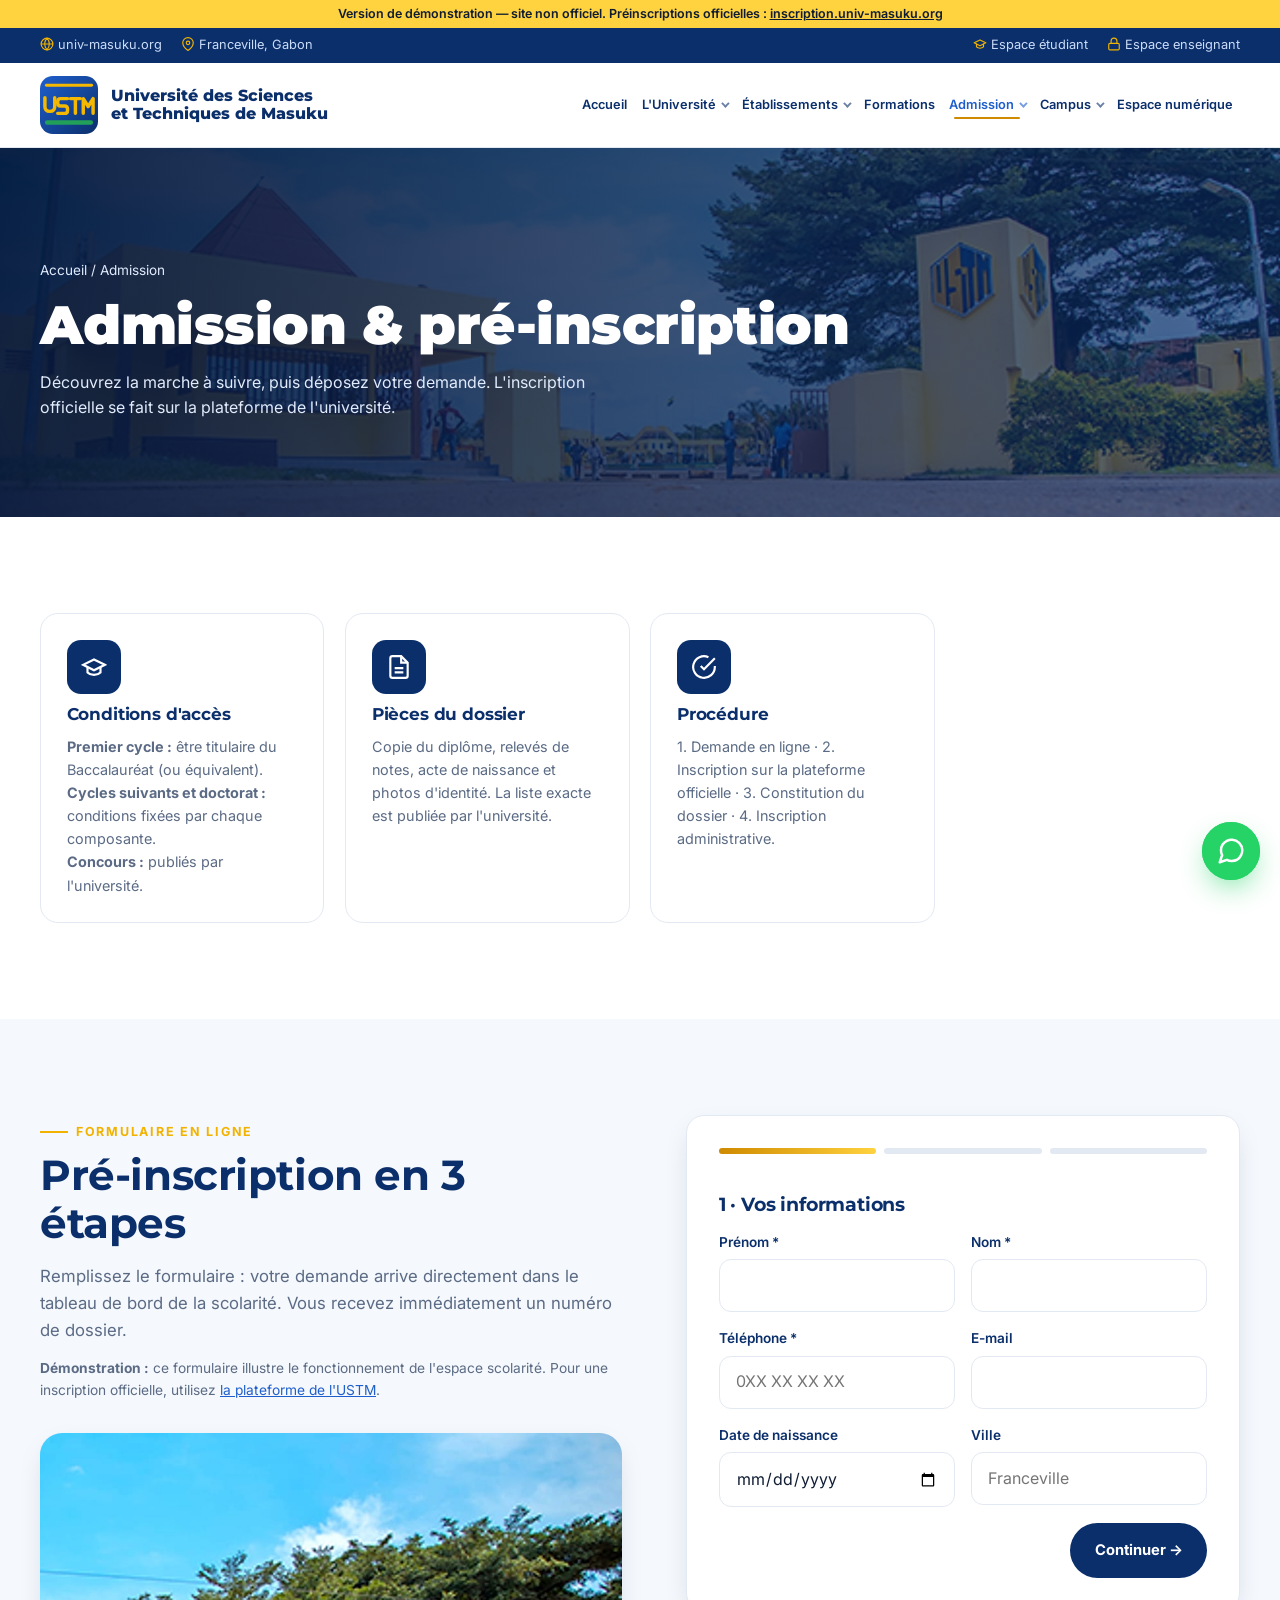
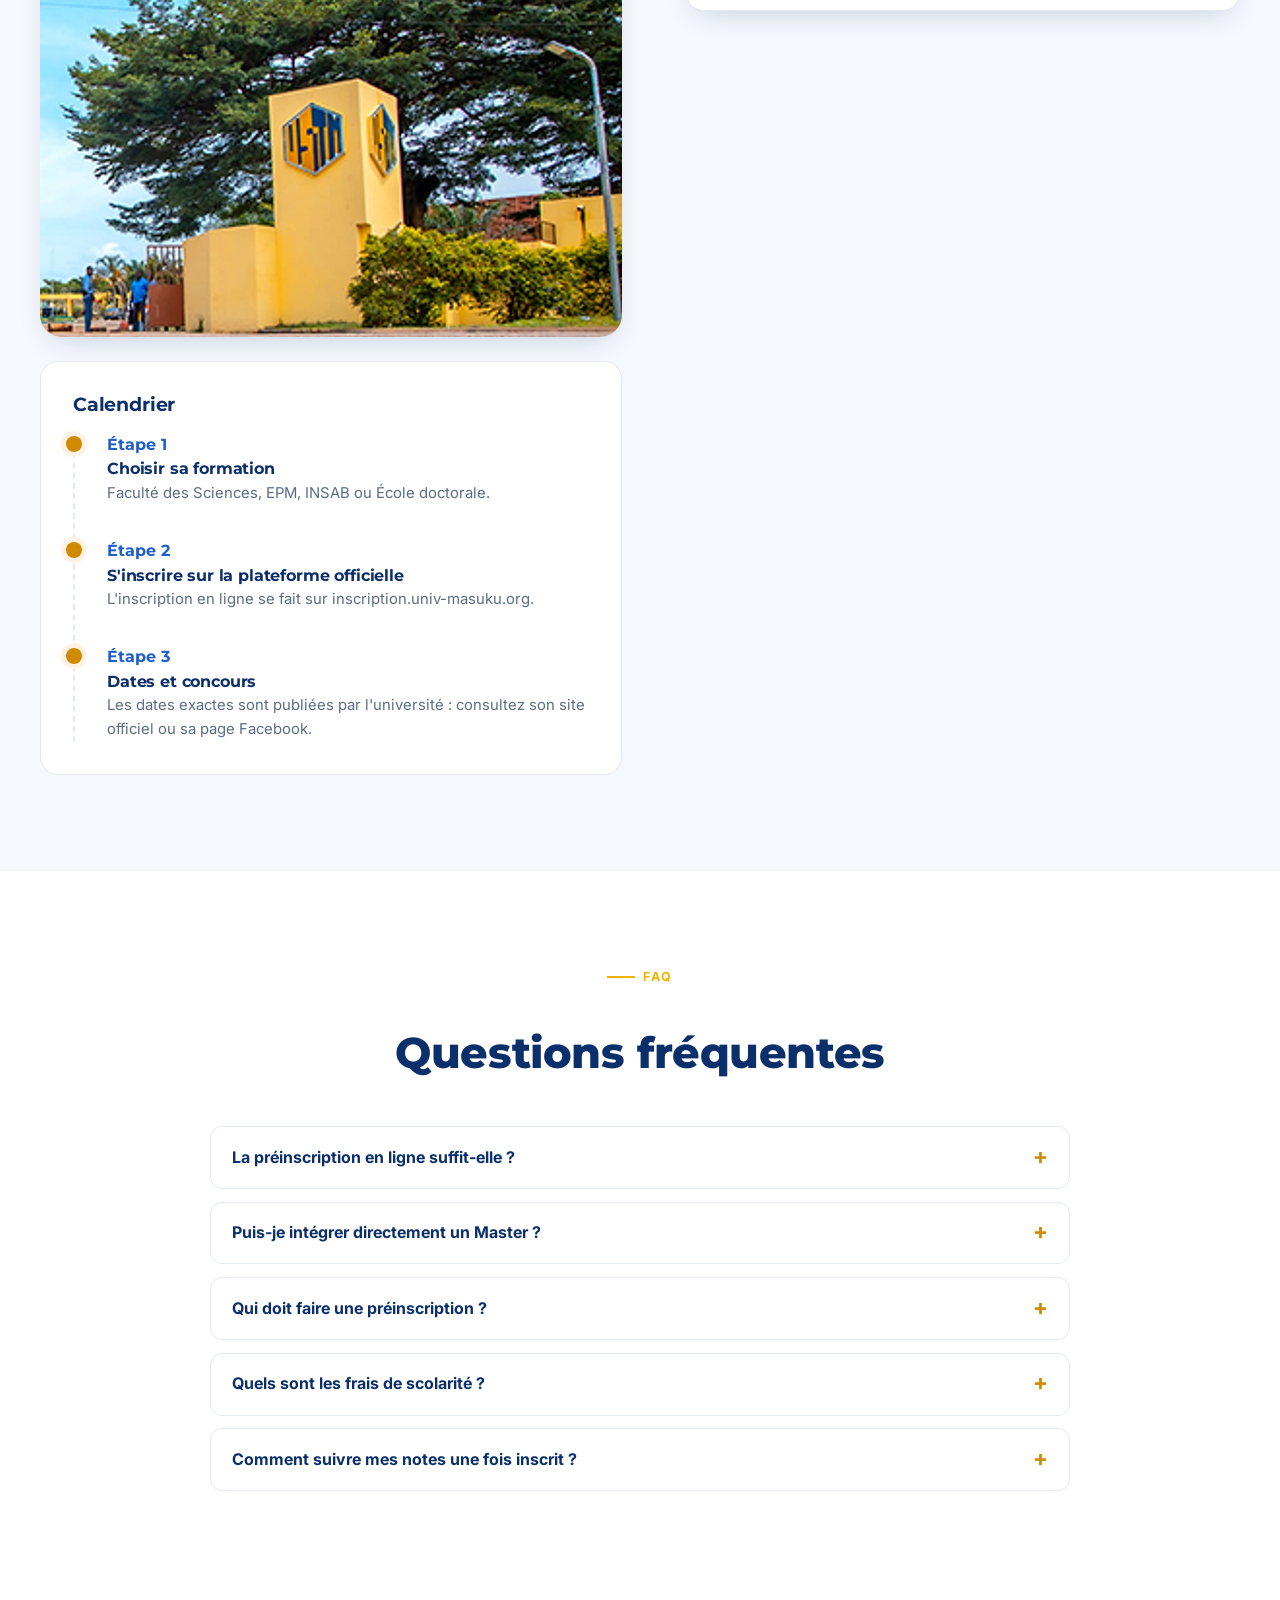
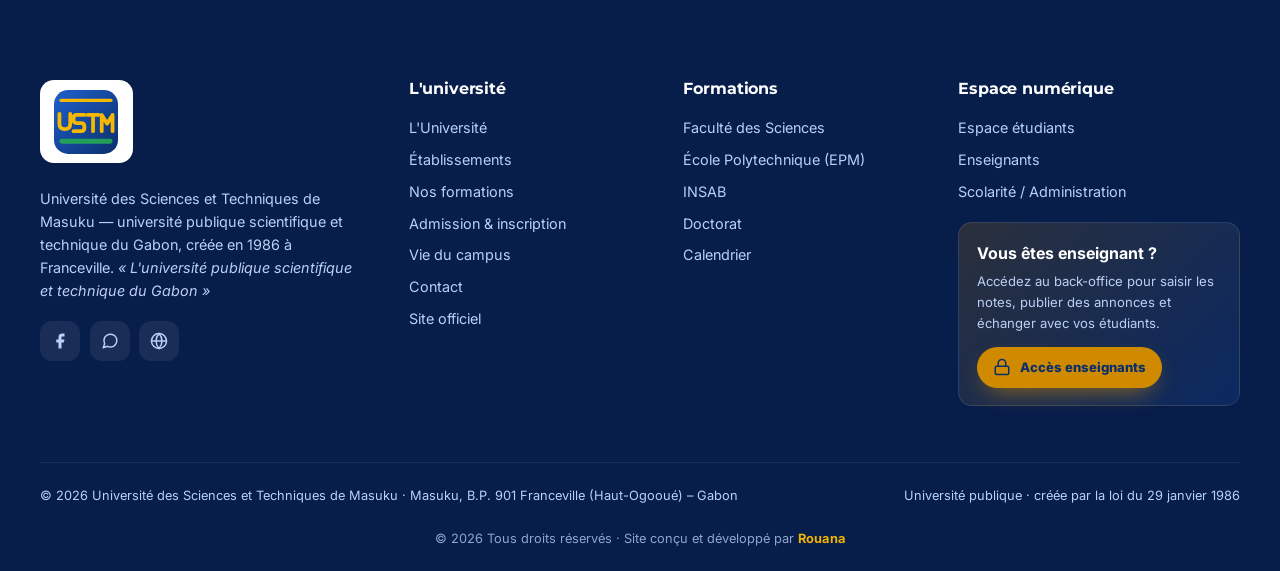
==== admission.html @ 6d0e9ae9 "Mise à jour du site Co-Authored-By: Claude <noreply@anthropic.com>" ====
<!doctype html>
<html lang="fr">
<head>
<meta charset="utf-8">
<meta name="viewport" content="width=device-width, initial-scale=1">
<meta name="color-scheme" content="only light">
<meta name="theme-color" content="#0b2f6b">
<title>Admission – USTM · Université des Sciences et Techniques de Masuku</title>
<meta name="description" content="Admission à l'USTM : conditions, marche à suivre, formulaire de pré-inscription et lien vers la plateforme officielle d'inscription.">
<link rel="icon" href="assets/img/logo-ustm.svg" type="image/svg+xml">
<link rel="preconnect" href="https://fonts.googleapis.com"><link rel="preconnect" href="https://fonts.gstatic.com" crossorigin>
<link href="https://fonts.googleapis.com/css2?family=Inter:wght@400;500;600;700&family=Montserrat:wght@600;700;800;900&display=swap" rel="stylesheet">
<link rel="stylesheet" href="assets/css/style.css">
</head>
<body data-page="admission">
<div id="site-header"></div>

<header class="page-hero">
  <img class="bg" src="assets/img/campus-portail.jpg" alt="">
  <div class="wrap">
    <p class="crumbs"><a href="index.html">Accueil</a> / Admission</p>
    <h1>Admission & pré-inscription</h1>
    <p>Découvrez la marche à suivre, puis déposez votre demande. L'inscription officielle se fait sur la plateforme de l'université.</p>
  </div>
</header>

<section class="bg-white">
  <div class="wrap">
    <div class="cards">
      <div class="fcard rv"><div class="ic"><svg viewBox="0 0 24 24" fill="none" stroke="currentColor" stroke-width="2"><path d="M22 10L12 5 2 10l10 5 10-5z"/><path d="M6 12v5c3 3 9 3 12 0v-5"/></svg></div><h3>Conditions d'accès</h3><p><b>Premier cycle :</b> être titulaire du Baccalauréat (ou équivalent).<br><b>Cycles suivants et doctorat :</b> conditions fixées par chaque composante.<br><b>Concours :</b> publiés par l'université.</p></div>
      <div class="fcard rv d1"><div class="ic"><svg viewBox="0 0 24 24" fill="none" stroke="currentColor" stroke-width="2"><path d="M14 2H6a2 2 0 00-2 2v16a2 2 0 002 2h12a2 2 0 002-2V8z"/><path d="M14 2v6h6M16 13H8M16 17H8"/></svg></div><h3>Pièces du dossier</h3><p>Copie du diplôme, relevés de notes, acte de naissance et photos d'identité. La liste exacte est publiée par l'université.</p></div>
      <div class="fcard rv d2"><div class="ic"><svg viewBox="0 0 24 24" fill="none" stroke="currentColor" stroke-width="2"><path d="M22 11.1V12a10 10 0 11-5.9-9.1"/><path d="M22 4L12 14l-3-3"/></svg></div><h3>Procédure</h3><p>1. Demande en ligne · 2. Inscription sur la plateforme officielle · 3. Constitution du dossier · 4. Inscription administrative.</p></div>
    </div>
  </div>
</section>

<section id="preinscription">
  <div class="wrap split" style="align-items:start">
    <div>
      <span class="eyebrow rv">Formulaire en ligne</span>
      <h2 class="rv d1" style="font-size:clamp(1.8rem,3.4vw,2.6rem);color:var(--navy);margin:.6rem 0 1rem">Pré-inscription en 3 étapes</h2>
      <p class="lead-p rv d2">Remplissez le formulaire : votre demande arrive directement dans le tableau de bord de la scolarité. Vous recevez immédiatement un numéro de dossier.</p>
      <p class="rv d2" style="margin-top:.8rem;font-size:.86rem;color:var(--muted)"><b>Démonstration :</b> ce formulaire illustre le fonctionnement de l'espace scolarité. Pour une inscription officielle, utilisez <a href="https://inscription.univ-masuku.org/" target="_blank" rel="noopener" style="color:var(--blue);text-decoration:underline">la plateforme de l'USTM</a>.</p>
      <img class="rv" src="assets/img/arbre-campus.jpg" alt="Le campus de Masuku" style="border-radius:22px;margin-top:2rem;box-shadow:var(--shadow);width:100%" loading="lazy">
      <div id="calendrier" class="panel rv" style="margin-top:1.5rem;box-shadow:none">
        <h3 style="color:var(--navy);margin-bottom:1rem">Calendrier</h3>
        <div class="timeline">
          <div class="tl"><b>Étape 1</b><h4>Choisir sa formation</h4><p>Faculté des Sciences, EPM, INSAB ou École doctorale.</p></div>
          <div class="tl"><b>Étape 2</b><h4>S'inscrire sur la plateforme officielle</h4><p>L'inscription en ligne se fait sur inscription.univ-masuku.org.</p></div>
          <div class="tl"><b>Étape 3</b><h4>Dates et concours</h4><p>Les dates exactes sont publiées par l'université : consultez son site officiel ou sa page Facebook.</p></div>
        </div>
      </div>
    </div>
    <form class="panel form rv" id="admission-form" novalidate>
      <div class="steps"><span></span><span></span><span></span></div>
      <div class="fstep">
        <h3 style="color:var(--navy)">1 · Vos informations</h3>
        <div class="row"><div class="field"><label for="prenom">Prénom *</label><input id="prenom" name="prenom" required autocomplete="given-name"></div><div class="field"><label for="nom">Nom *</label><input id="nom" name="nom" required autocomplete="family-name"></div></div>
        <div class="row"><div class="field"><label for="tel">Téléphone *</label><input id="tel" name="tel" type="tel" required placeholder="0XX XX XX XX" autocomplete="tel"></div><div class="field"><label for="email">E-mail</label><input id="email" name="email" type="email" autocomplete="email"></div></div>
        <div class="row"><div class="field"><label for="naissance">Date de naissance</label><input id="naissance" name="naissance" type="date"></div><div class="field"><label for="ville">Ville</label><input id="ville" name="ville" placeholder="Franceville"></div></div>
        <button type="button" class="btn btn-navy" data-next style="justify-self:end">Continuer →</button>
      </div>
      <div class="fstep">
        <h3 style="color:var(--navy)">2 · Votre projet</h3>
        <div class="field"><label for="formation">Formation souhaitée *</label><select id="formation" name="formation" required></select></div>
        <div class="row"><div class="field"><label for="niveau">Dernier diplôme obtenu *</label><select id="niveau" name="niveau" required><option value="">— Choisir —</option><option>Baccalauréat</option><option>BTS / DUT</option><option>Licence</option><option>Master</option><option>Autre</option></select></div><div class="field"><label for="serie">Série / spécialité</label><input id="serie" name="serie" placeholder="ex. C, D, B, G…"></div></div>
        <div style="display:flex;justify-content:space-between;gap:.6rem"><button type="button" class="btn btn-line" data-prev>← Retour</button><button type="button" class="btn btn-navy" data-next>Continuer →</button></div>
      </div>
      <div class="fstep">
        <h3 style="color:var(--navy)">3 · Motivation</h3>
        <div class="field"><label for="motivation">Pourquoi souhaitez-vous rejoindre l'USTM ?</label><textarea id="motivation" name="motivation" placeholder="Quelques lignes sur votre projet professionnel…"></textarea></div>
        <div class="field"><label for="source">Comment avez-vous connu l'USTM ?</label><select id="source" name="source"><option>Facebook</option><option>Bouche-à-oreille</option><option>Salon / forum</option><option>Affiche</option><option>Autre</option></select></div>
        <label style="display:flex;gap:.6rem;font-size:.86rem;color:var(--muted)"><input type="checkbox" required> J'accepte d'être recontacté(e) par l'USTM au sujet de ma demande.</label>
        <div style="display:flex;justify-content:space-between;gap:.6rem"><button type="button" class="btn btn-line" data-prev>← Retour</button><button class="btn btn-orange" type="submit">Envoyer ma pré-inscription</button></div>
      </div>
    </form>
  </div>
</section>

<section class="bg-white">
  <div class="wrap" style="max-width:860px">
    <div class="center"><div class="sec-head"><span class="eyebrow">FAQ</span><h2>Questions fréquentes</h2></div></div>
    <div class="faq">
      <details><summary>La préinscription en ligne suffit-elle ?</summary><p>Non, elle ouvre votre dossier et vous donne l'attestation exigée. L'inscription devient définitive après l'inscription administrative et le paiement des frais.</p></details>
      <details><summary>Puis-je intégrer directement un Master ?</summary><p>Oui, si vous remplissez les conditions de la composante concernée. Votre dossier sera étudié par l'équipe pédagogique.</p></details>
      <details><summary>Qui doit faire une préinscription ?</summary><p>Les nouveaux bacheliers, les étudiants qui changent de cycle, les candidats à une réorientation et toute personne qui s'inscrit pour la première fois à l'USTM.</p></details>
      <details><summary>Quels sont les frais de scolarité ?</summary><p>Les frais dépendent du niveau et de la composante. Ils sont communiqués par l'université lors de l'inscription.</p></details>
      <details><summary>Comment suivre mes notes une fois inscrit ?</summary><p>Chaque étudiant reçoit un identifiant pour l'Espace numérique : notes, moyennes, bulletin, annonces et messagerie avec les enseignants.</p></details>
    </div>
  </div>
</section>

<div id="site-footer"></div>
<script src="assets/js/data.js"></script>
<script src="assets/js/config.js"></script>
<script src="assets/js/store.js"></script>
<script src="assets/js/main.js"></script>
</body>
</html>
---- assets/css/style.css ----
/* =========================================================
   USTM — Université des Sciences et Techniques de Masuku · Feuille de style
   ========================================================= */
:root{
  color-scheme:only light;
  --navy:#0b2f6b; --navy-2:#1346a0; --blue:#1f5fcc; --sky:#2a9fd8; --sky-2:#e6eefc;
  --orange:#cf8a00; --orange-2:#f2b300; --gold:#ffd23f;
  --ink:#0f1c33; --muted:#5b6b85; --line:#e3e9f2; --bg:#f5f8fc; --card:#fff;
  --ok:#16a34a; --warn:#d97706; --bad:#dc2626;
  --r:18px; --r-sm:12px; --shadow:0 10px 30px -12px rgba(11,47,107,.25); --shadow-lg:0 30px 60px -20px rgba(11,47,107,.35);
  --font-h:"Montserrat",system-ui,sans-serif; --font:"Inter",system-ui,sans-serif;
  --wrap:1200px;
}
*{box-sizing:border-box;margin:0;padding:0}
html{scroll-behavior:smooth}
body{font-family:var(--font);color:var(--ink);background:var(--bg);line-height:1.6;-webkit-font-smoothing:antialiased;overflow-x:hidden}
img{max-width:100%;display:block}
a{color:inherit;text-decoration:none}
button,input,select,textarea{font:inherit;color:inherit}
h1,h2,h3,h4{font-family:var(--font-h);line-height:1.15;letter-spacing:-.01em}
.wrap{width:min(var(--wrap),100% - 32px);margin-inline:auto}
.sr-only{position:absolute;width:1px;height:1px;overflow:hidden;clip:rect(0 0 0 0)}

/* ---------- Boutons ---------- */
.btn{display:inline-flex;align-items:center;gap:.55rem;padding:.85rem 1.4rem;border-radius:999px;font-weight:700;font-size:.92rem;border:2px solid transparent;cursor:pointer;transition:.25s;white-space:nowrap}
.btn svg{width:18px;height:18px}
.btn-orange{background:var(--orange);color:var(--navy);font-weight:800;box-shadow:0 10px 24px -10px rgba(207,138,0,.8)}
.btn-orange:hover{background:var(--orange-2);transform:translateY(-2px)}
.btn-ghost{border-color:rgba(255,255,255,.55);color:#fff}
.btn-ghost:hover{background:#fff;color:var(--navy)}
.btn-navy{background:var(--navy);color:#fff}
.btn-navy:hover{background:var(--blue)}
.btn-line{border-color:var(--line);background:#fff;color:var(--navy)}
.btn-line:hover{border-color:var(--blue);color:var(--blue)}
.btn-sm{padding:.5rem .9rem;font-size:.82rem}

/* ---------- Top bar & header ---------- */
.topbar{background:var(--navy);color:#cbdcf8;font-size:.8rem}
.topbar .wrap{display:flex;justify-content:space-between;gap:1rem;padding:.45rem 0;flex-wrap:wrap}
.topbar a:hover{color:#fff}
.topbar .tb-l,.topbar .tb-r{display:flex;gap:1.2rem;align-items:center;flex-wrap:wrap}
.topbar svg{width:14px;height:14px;vertical-align:-2px;margin-right:4px;color:var(--orange-2)}
.header{position:sticky;top:0;z-index:50;background:rgba(255,255,255,.92);backdrop-filter:blur(12px);border-bottom:1px solid var(--line);transition:.3s}
.header.scrolled{box-shadow:0 8px 30px -18px rgba(11,47,107,.4)}
.header .wrap{display:flex;align-items:center;justify-content:space-between;gap:1rem;height:84px;transition:height .3s}
.header.scrolled .wrap{height:68px}
.brand{display:flex;align-items:center;gap:.8rem}
.brand img{height:58px;width:auto;transition:.3s}
.header.scrolled .brand img{height:48px}
.brand b{display:block;font-family:var(--font-h);font-weight:800;color:var(--navy);font-size:1rem;line-height:1.1}
.brand small{display:block;font-size:.7rem;color:var(--muted);letter-spacing:.04em;text-transform:uppercase}
.nav{display:flex;align-items:center;gap:.2rem}
.nav a{padding:.55rem .8rem;border-radius:10px;font-weight:600;font-size:.9rem;color:var(--navy);position:relative}
.nav a:hover{color:var(--blue);background:var(--sky-2)}
.nav a.active{color:var(--blue)}
.nav a.active::after{content:"";position:absolute;left:.8rem;right:.8rem;bottom:.25rem;height:2px;background:var(--orange);border-radius:2px}
.nav .btn{margin-left:.6rem}
.burger{display:none;background:none;border:0;width:44px;height:44px;cursor:pointer;border-radius:10px}
.burger span{display:block;width:24px;height:2px;background:var(--navy);margin:5px auto;transition:.3s}
@media (max-width:1020px){
  .burger{display:block}
  .nav{position:fixed;inset:68px 0 auto 0;background:#fff;flex-direction:column;align-items:stretch;padding:1rem;gap:.2rem;box-shadow:var(--shadow-lg);transform:translateY(-12px);opacity:0;visibility:hidden;pointer-events:none;transition:.3s;max-height:calc(100vh - 68px);overflow:auto}
  .header .wrap{height:68px}
  .nav.open{transform:none;opacity:1;visibility:visible;pointer-events:auto}
  .nav a{padding:.9rem 1rem}
  .nav .btn{margin:.5rem 0 0;justify-content:center}
  .topbar .tb-r{display:none}
  .brand small{display:none}
}
@media (max-width:640px){.topbar{display:none}.hero-dots{display:none!important}.hero .wrap{padding:4rem 0 8rem!important}
}

/* ---------- Hero ---------- */
.hero{position:relative;min-height:88vh;display:grid;align-items:center;color:#fff;overflow:hidden;isolation:isolate}
.hero-slides,.hero-slides figure{position:absolute;inset:0;z-index:-2}
.hero-slides figure{opacity:0;transition:opacity 1.4s ease}
.hero-slides figure.on{opacity:1}
.hero-slides img{width:100%;height:100%;object-fit:cover;transform:scale(1.08)}
.hero-slides figure.on img{animation:kenburns 9s ease-out forwards}
@keyframes kenburns{from{transform:scale(1.12)}to{transform:scale(1)}}
.hero::before{content:"";position:absolute;inset:0;z-index:-1;background:linear-gradient(100deg,rgba(5,24,60,.95) 0%,rgba(11,47,107,.78) 42%,rgba(11,47,107,.15) 100%)}
.hero .wrap{padding:6rem 0 9rem}
.eyebrow{display:inline-flex;align-items:center;gap:.5rem;font-weight:700;font-size:.78rem;letter-spacing:.14em;text-transform:uppercase;color:var(--orange-2)}
.eyebrow::before{content:"";width:28px;height:2px;background:currentColor}
.hero h1{font-size:clamp(2.3rem,5.4vw,4.3rem);font-weight:900;max-width:14ch;margin:1rem 0 1.2rem}
.hero h1 em{font-style:normal;background:linear-gradient(90deg,var(--orange-2),var(--gold));-webkit-background-clip:text;background-clip:text;color:transparent}
.hero p.lead{font-size:1.12rem;max-width:52ch;color:#e1ebfc}
.hero .cta{display:flex;gap:.8rem;margin-top:2rem;flex-wrap:wrap}
.hero-dots{position:absolute;right:32px;bottom:150px;display:flex;flex-direction:column;gap:10px}
.hero-dots button{width:10px;height:10px;border-radius:50%;border:2px solid #fff;background:transparent;cursor:pointer;transition:.3s}
.hero-dots button.on{background:var(--orange);border-color:var(--orange);height:28px;border-radius:6px}
.wave{position:absolute;left:0;right:0;bottom:-1px;width:100%;height:110px;z-index:0}
.wave path{animation:wave 10s ease-in-out infinite alternate}
.wave path:nth-child(2){animation-duration:14s;animation-direction:alternate-reverse}
@keyframes wave{to{transform:translateX(-60px)}}

.stats{position:relative;z-index:3;margin-top:-80px}
.stats .grid{display:grid;grid-template-columns:repeat(4,1fr);background:var(--navy);color:#fff;border-radius:var(--r);box-shadow:var(--shadow-lg);overflow:hidden}
.stat{padding:1.8rem 1.4rem;display:flex;gap:1rem;align-items:center;border-right:1px solid rgba(255,255,255,.1)}
.stat:last-child{border:0}
.stat .ic{width:52px;height:52px;border-radius:14px;display:grid;place-items:center;background:rgba(207,138,0,.15);color:var(--orange-2);flex:none}
.stat .ic svg{width:26px;height:26px}
.stat b{font-family:var(--font-h);font-size:2rem;font-weight:800;display:block;line-height:1}
.stat span{font-size:.82rem;color:#bcd0f5}
@media (max-width:860px){.stats .grid{grid-template-columns:1fr 1fr}.stat:nth-child(2){border-right:0}.stat{border-bottom:1px solid rgba(255,255,255,.1)}}
@media (max-width:480px){.stats .grid{grid-template-columns:1fr}.stat{border-right:0}}

/* ---------- Sections ---------- */
section{padding:6rem 0}
.sec-head{display:flex;justify-content:space-between;align-items:end;gap:2rem;margin-bottom:3rem;flex-wrap:wrap}
.sec-head h2{font-size:clamp(1.8rem,3.4vw,2.7rem);color:var(--navy);font-weight:800;max-width:22ch;margin-top:.6rem}
.sec-head p{max-width:48ch;color:var(--muted)}
.center{text-align:center}
.center .sec-head{justify-content:center;text-align:center;flex-direction:column;align-items:center}
.bg-white{background:#fff}
.bg-navy{background:var(--navy);color:#fff}
.bg-navy .sec-head h2{color:#fff}
.bg-navy .sec-head p{color:#bcd0f5}

/* Page hero (pages internes) */
.page-hero{position:relative;color:#fff;padding:7rem 0 6rem;overflow:hidden;isolation:isolate}
.page-hero img.bg{position:absolute;inset:0;width:100%;height:100%;object-fit:cover;z-index:-2}
.page-hero::before{content:"";position:absolute;inset:0;z-index:-1;background:linear-gradient(100deg,rgba(5,24,60,.95),rgba(11,47,107,.65))}
.page-hero h1{font-size:clamp(2rem,4.5vw,3.4rem);font-weight:900;margin:.8rem 0}
.page-hero p{max-width:60ch;color:#e1ebfc}
.crumbs{font-size:.85rem;color:#bcd0f5}
.crumbs a:hover{color:#fff}

/* ---------- Cartes formations ---------- */
.tabs{display:flex;gap:.5rem;flex-wrap:wrap;margin-bottom:2rem}
.tab{padding:.6rem 1.1rem;border-radius:999px;border:1.5px solid var(--line);background:#fff;font-weight:700;font-size:.88rem;cursor:pointer;color:var(--navy);transition:.2s}
.tab:hover{border-color:var(--blue)}
.tab.on{background:var(--navy);border-color:var(--navy);color:#fff}
.tab .n{display:inline-grid;place-items:center;min-width:22px;height:22px;border-radius:99px;background:var(--sky-2);color:var(--blue);font-size:.72rem;margin-left:.35rem;padding:0 6px}
.tab.on .n{background:var(--orange);color:#fff}
.cards{display:grid;grid-template-columns:repeat(auto-fill,minmax(260px,1fr));gap:1.3rem}
.fcard{background:#fff;border:1px solid var(--line);border-radius:var(--r);padding:1.6rem;position:relative;transition:.3s;display:flex;flex-direction:column;gap:.7rem;overflow:hidden}
.fcard::after{content:"";position:absolute;left:0;top:0;height:4px;width:0;background:linear-gradient(90deg,var(--orange),var(--gold));transition:.4s}
.fcard:hover{transform:translateY(-6px);box-shadow:var(--shadow);border-color:transparent}
.fcard:hover::after{width:100%}
.fcard .ic{width:54px;height:54px;border-radius:14px;background:var(--navy);color:#fff;display:grid;place-items:center;transition:.3s}
.fcard:hover .ic{background:var(--orange);transform:rotate(-6deg)}
.fcard .ic svg{width:26px;height:26px}
.fcard h3{font-size:1.05rem;color:var(--navy)}
.fcard p{font-size:.9rem;color:var(--muted);flex:1}
.fcard .tag{position:absolute;top:1.3rem;right:1.3rem;font-size:.7rem;font-weight:800;letter-spacing:.06em;text-transform:uppercase;padding:.25rem .6rem;border-radius:99px;background:var(--sky-2);color:var(--blue)}
.fcard .tag.m{background:#fff1e4;color:var(--orange)}
.fcard .tag.c{background:#fdf4dc;color:#a36d05}
.fcard .tag.s{background:#e2f3fb;color:#1a6e98}
.fcard .more{font-weight:700;color:var(--blue);font-size:.88rem;display:inline-flex;gap:.3rem;align-items:center;cursor:pointer;background:none;border:0;padding:0}
.fcard .more:hover{gap:.6rem}

/* ---------- Split / feature ---------- */
.split{display:grid;grid-template-columns:1.05fr 1fr;gap:4rem;align-items:center}
@media (max-width:900px){.split{grid-template-columns:1fr;gap:2.5rem}}
.mosaic{display:grid;grid-template-columns:1fr 1fr;grid-template-rows:220px 220px;gap:1rem;position:relative}
.mosaic img{width:100%;height:100%;object-fit:cover;border-radius:var(--r);box-shadow:var(--shadow)}
.mosaic img:first-child{grid-row:span 2}
.mosaic .badge{position:absolute;left:-18px;bottom:28px;background:var(--orange);color:#fff;border-radius:var(--r);padding:1rem 1.3rem;box-shadow:var(--shadow-lg);font-family:var(--font-h)}
.mosaic .badge b{font-size:2rem;display:block;line-height:1}
.mosaic .badge span{font-size:.8rem}
@media (max-width:560px){.mosaic{grid-template-rows:170px 170px}.mosaic .badge{left:8px}}
.checks{list-style:none;display:grid;gap:.9rem;margin:1.6rem 0 2rem}
.checks li{display:flex;gap:.8rem;align-items:flex-start}
.checks li::before{content:"";flex:none;width:24px;height:24px;border-radius:50%;background:var(--orange) url("data:image/svg+xml,%3Csvg xmlns='http://www.w3.org/2000/svg' viewBox='0 0 24 24' fill='none' stroke='white' stroke-width='3'%3E%3Cpath d='M5 12l5 5 9-10'/%3E%3C/svg%3E") center/14px no-repeat;margin-top:2px}
.lead-p{color:var(--muted);font-size:1.05rem}

/* ---------- Valeurs / pillars ---------- */
.pillars{display:grid;grid-template-columns:repeat(4,1fr);gap:1.2rem}
@media (max-width:900px){.pillars{grid-template-columns:1fr 1fr}}
@media (max-width:520px){.pillars{grid-template-columns:1fr}}
.pillar{padding:2rem 1.6rem;border-radius:var(--r);background:rgba(255,255,255,.06);border:1px solid rgba(255,255,255,.1);transition:.3s}
.pillar:hover{background:rgba(255,255,255,.1);transform:translateY(-4px)}
.pillar .num{font-family:var(--font-h);font-weight:900;font-size:2.4rem;color:var(--orange-2);opacity:.9}
.pillar h3{margin:.6rem 0 .5rem;font-size:1.1rem}
.pillar p{color:#bcd0f5;font-size:.92rem}

/* ---------- Galerie ---------- */
.filters{display:flex;gap:.5rem;flex-wrap:wrap;justify-content:center;margin-bottom:2rem}
.gallery{columns:3 280px;column-gap:1rem}
.gallery figure{break-inside:avoid;margin-bottom:1rem;position:relative;border-radius:var(--r);overflow:hidden;cursor:zoom-in;box-shadow:var(--shadow)}
.gallery img{width:100%;transition:transform .6s}
.gallery figure:hover img{transform:scale(1.06)}
.gallery figcaption{position:absolute;inset:auto 0 0 0;padding:2.5rem 1rem .9rem;color:#fff;font-weight:600;font-size:.9rem;background:linear-gradient(transparent,rgba(5,24,60,.9));transform:translateY(40%);opacity:0;transition:.35s}
.gallery figure:hover figcaption{transform:none;opacity:1}
.gallery figcaption small{display:block;color:var(--orange-2);font-size:.72rem;text-transform:uppercase;letter-spacing:.1em}
.gallery figure.hide{display:none}
.lightbox{position:fixed;inset:0;background:rgba(4,16,42,.94);z-index:200;display:none;align-items:center;justify-content:center;padding:2rem}
.lightbox.on{display:flex}
.lightbox img{max-height:84vh;max-width:92vw;border-radius:12px;box-shadow:0 20px 60px rgba(0,0,0,.6)}
.lightbox p{position:absolute;bottom:1.2rem;left:0;right:0;text-align:center;color:#fff;font-weight:600}
.lightbox button{position:absolute;background:rgba(255,255,255,.12);border:0;color:#fff;width:48px;height:48px;border-radius:50%;cursor:pointer;font-size:1.4rem}
.lightbox button:hover{background:var(--orange)}
.lb-x{top:1.2rem;right:1.2rem}.lb-p{left:1.2rem;top:50%}.lb-n{right:1.2rem;top:50%}

/* ---------- Actualités ---------- */
.news{display:grid;grid-template-columns:repeat(3,1fr);gap:1.4rem}
@media (max-width:900px){.news{grid-template-columns:1fr 1fr}}
@media (max-width:600px){.news{grid-template-columns:1fr}}
.ncard{background:#fff;border-radius:var(--r);overflow:hidden;border:1px solid var(--line);transition:.3s;display:flex;flex-direction:column}
.ncard:hover{box-shadow:var(--shadow);transform:translateY(-5px)}
.ncard .ph{aspect-ratio:16/10;overflow:hidden;position:relative}
.ncard .ph img{width:100%;height:100%;object-fit:cover;transition:.6s}
.ncard:hover .ph img{transform:scale(1.07)}
.ncard .cat{position:absolute;top:1rem;left:1rem;background:var(--orange);color:#fff;font-size:.7rem;font-weight:800;padding:.3rem .7rem;border-radius:99px;text-transform:uppercase;letter-spacing:.06em}
.ncard .bd{padding:1.4rem;display:flex;flex-direction:column;gap:.6rem;flex:1}
.ncard h3{font-size:1.08rem;color:var(--navy)}
.ncard p{font-size:.9rem;color:var(--muted)}

/* ---------- Témoignages ---------- */
.testi{position:relative;max-width:820px;margin:auto;text-align:center}
.testi blockquote{font-family:var(--font-h);font-size:clamp(1.15rem,2.2vw,1.5rem);font-weight:600;line-height:1.5;color:#fff;min-height:7.5em;transition:opacity .4s}
.testi cite{display:block;margin-top:1.2rem;font-style:normal;color:var(--orange-2);font-weight:700}
.testi cite span{display:block;color:#bcd0f5;font-weight:500;font-size:.88rem}
.testi .dots{display:flex;gap:8px;justify-content:center;margin-top:1.6rem}
.testi .dots button{width:10px;height:10px;border-radius:99px;border:0;background:rgba(255,255,255,.3);cursor:pointer;transition:.3s}
.testi .dots button.on{width:30px;background:var(--orange)}

/* ---------- Partenaires marquee ---------- */
.marquee{overflow:hidden;mask-image:linear-gradient(90deg,transparent,#000 10%,#000 90%,transparent)}
.marquee .track{display:flex;gap:1rem;width:max-content;animation:marq 38s linear infinite}
.marquee:hover .track{animation-play-state:paused}
@keyframes marq{to{transform:translateX(-50%)}}
.partner{display:flex;align-items:center;gap:.8rem;padding:1rem 1.4rem;background:#fff;border:1px solid var(--line);border-radius:14px;min-width:250px}
.partner .pl{width:44px;height:44px;border-radius:12px;display:grid;place-items:center;font-family:var(--font-h);font-weight:900;color:#fff;font-size:.8rem;flex:none}
.partner b{display:block;color:var(--navy);font-size:.9rem;line-height:1.2}
.partner small{color:var(--muted);font-size:.75rem}

/* ---------- CTA band ---------- */
.band{background:linear-gradient(110deg,var(--navy) 0%,var(--navy-2) 55%,var(--blue) 100%);border-radius:24px;padding:3rem;color:#fff;display:flex;justify-content:space-between;align-items:center;gap:2rem;position:relative;overflow:hidden;flex-wrap:wrap}
.band::after{content:"";position:absolute;right:-80px;top:-80px;width:280px;height:280px;border-radius:50%;border:40px solid rgba(207,138,0,.18)}
.band h2{font-size:clamp(1.5rem,3vw,2.2rem);max-width:24ch}
.band p{color:#cbdcf8;margin-top:.5rem}
.band > *{position:relative;z-index:1}

/* ---------- Formulaires ---------- */
.form{display:grid;gap:1rem}
.form .row{display:grid;grid-template-columns:1fr 1fr;gap:1rem}
@media (max-width:620px){.form .row{grid-template-columns:1fr}}
.field label{display:block;font-weight:600;font-size:.85rem;margin-bottom:.35rem;color:var(--navy)}
.field input,.field select,.field textarea{width:100%;padding:.8rem 1rem;border:1.5px solid var(--line);border-radius:var(--r-sm);background:#fff;transition:.2s;outline:none}
.field input:focus,.field select:focus,.field textarea:focus{border-color:var(--blue);box-shadow:0 0 0 4px rgba(31,95,204,.12)}
.field textarea{min-height:130px;resize:vertical}
.panel{background:#fff;border:1px solid var(--line);border-radius:var(--r);padding:2rem;box-shadow:var(--shadow)}
.steps{display:flex;gap:.5rem;margin-bottom:1.5rem}
.steps span{flex:1;height:6px;border-radius:99px;background:var(--line);transition:.4s}
.steps span.on{background:linear-gradient(90deg,var(--orange),var(--gold))}
.fstep{display:none;animation:fade .4s}
.fstep.on{display:grid;gap:1rem}
@keyframes fade{from{opacity:0;transform:translateY(8px)}to{opacity:1;transform:none}}

/* ---------- Contact ---------- */
.cinfo{display:grid;gap:1rem}
.citem{display:flex;gap:1rem;padding:1.2rem;background:#fff;border-radius:var(--r);border:1px solid var(--line);transition:.25s}
.citem:hover{border-color:var(--blue);transform:translateX(4px)}
.citem .ic{width:48px;height:48px;border-radius:12px;background:var(--sky-2);color:var(--blue);display:grid;place-items:center;flex:none}
.citem .ic svg{width:22px;height:22px}
.citem b{display:block;color:var(--navy)}
.citem span{color:var(--muted);font-size:.9rem}
.map{border:0;width:100%;height:380px;border-radius:var(--r);box-shadow:var(--shadow);margin-top:3rem}

/* ---------- FAQ ---------- */
.faq details{background:#fff;border:1px solid var(--line);border-radius:var(--r-sm);margin-bottom:.8rem;overflow:hidden}
.faq summary{padding:1.1rem 1.3rem;font-weight:700;color:var(--navy);cursor:pointer;list-style:none;display:flex;justify-content:space-between;gap:1rem}
.faq summary::after{content:"+";font-size:1.4rem;color:var(--orange);transition:.3s;line-height:1}
.faq details[open] summary::after{transform:rotate(45deg)}
.faq details p{padding:0 1.3rem 1.2rem;color:var(--muted)}

/* ---------- Timeline ---------- */
.timeline{position:relative;padding-left:2rem;border-left:2px dashed var(--line);display:grid;gap:2rem}
.tl{position:relative}
.tl::before{content:"";position:absolute;left:calc(-2rem - 9px);top:4px;width:16px;height:16px;border-radius:50%;background:var(--orange);box-shadow:0 0 0 5px #fff1e4}
.tl b{font-family:var(--font-h);color:var(--blue)}
.tl h4{color:var(--navy);margin:.2rem 0}
.tl p{color:var(--muted);font-size:.93rem}

/* ---------- Footer ---------- */
.footer{background:#071d4a;color:#bcd0f5;padding:5rem 0 0;position:relative}
.footer .grid{display:grid;grid-template-columns:1.4fr 1fr 1fr 1.2fr;gap:2.5rem}
@media (max-width:900px){.footer .grid{grid-template-columns:1fr 1fr}}
@media (max-width:560px){.footer .grid{grid-template-columns:1fr}}
.footer h4{color:#fff;font-size:1rem;margin-bottom:1.1rem}
.footer ul{list-style:none;display:grid;gap:.55rem;font-size:.9rem}
.footer a:hover{color:var(--orange-2)}
.footer .logo-w{background:#fff;border-radius:14px;padding:.6rem .9rem;display:inline-block;margin-bottom:1rem}
.footer .logo-w img{height:64px}
.footer p{font-size:.9rem}
.socials{display:flex;gap:.6rem;margin-top:1.2rem}
.socials a{width:40px;height:40px;border-radius:12px;display:grid;place-items:center;background:rgba(255,255,255,.07);transition:.25s}
.socials a:hover{background:var(--orange);color:#fff}
.socials svg{width:18px;height:18px}
.staff-box{margin-top:1.2rem;padding:1.1rem;border-radius:14px;background:linear-gradient(135deg,rgba(207,138,0,.18),rgba(31,95,204,.18));border:1px solid rgba(255,255,255,.1)}
.staff-box b{color:#fff;display:block;margin-bottom:.3rem}
.staff-box p{font-size:.82rem;margin-bottom:.8rem}
.foot-credit{text-align:center;font-size:.8rem;padding:0 0 1.4rem;color:#8fa6cc}
.foot-credit b{color:var(--orange-2);font-weight:700;letter-spacing:.02em}
.foot-bottom{border-top:1px solid rgba(255,255,255,.08);margin-top:3.5rem;padding:1.4rem 0;display:flex;justify-content:space-between;gap:1rem;font-size:.8rem;flex-wrap:wrap}

/* ---------- Flottants ---------- */
.wa{position:fixed;right:20px;bottom:20px;z-index:90;width:58px;height:58px;border-radius:50%;background:#25d366;color:#fff;display:grid;place-items:center;box-shadow:0 12px 30px -8px rgba(37,211,102,.7);transition:.3s}
.wa:hover{transform:scale(1.08)}
.wa svg{width:30px;height:30px}
.wa::before{content:"";position:absolute;inset:0;border-radius:50%;border:2px solid #25d366;animation:ping 2s infinite}
@keyframes ping{to{transform:scale(1.6);opacity:0}}
.totop{position:fixed;right:28px;bottom:92px;z-index:90;width:42px;height:42px;border-radius:12px;border:0;background:var(--navy);color:#fff;cursor:pointer;opacity:0;pointer-events:none;transition:.3s}
.totop.on{opacity:1;pointer-events:auto}
.progress{position:fixed;top:0;left:0;height:3px;background:linear-gradient(90deg,var(--orange),var(--gold));z-index:100;width:0}

/* ---------- Toast & modal ---------- */
.toast{pointer-events:none;position:fixed;left:50%;bottom:28px;transform:translate(-50%,140%);background:var(--navy);color:#fff;padding:.9rem 1.3rem;border-radius:14px;box-shadow:var(--shadow-lg);z-index:300;transition:.35s;font-weight:600;display:flex;gap:.6rem;align-items:center;max-width:calc(100vw - 32px)}
.toast.on{transform:translate(-50%,0)}
.toast.ok{background:var(--ok)}.toast.err{background:var(--bad)}
.modal{position:fixed;inset:0;background:rgba(4,16,42,.6);backdrop-filter:blur(4px);z-index:250;display:none;align-items:center;justify-content:center;padding:1rem}
.modal.on{display:flex}
.modal .box{background:#fff;border-radius:22px;max-width:640px;width:100%;max-height:90vh;overflow:auto;box-shadow:var(--shadow-lg);animation:fade .3s}
.modal .box .mh{padding:1.5rem 1.8rem;border-bottom:1px solid var(--line);display:flex;justify-content:space-between;gap:1rem;align-items:start}
.modal .box .mb{padding:1.5rem 1.8rem}
.modal .x{background:var(--bg);border:0;width:36px;height:36px;border-radius:10px;cursor:pointer;font-size:1.2rem;flex:none}

/* ---------- Reveal ---------- */
.rv{opacity:0;transform:translateY(28px);transition:opacity .8s ease,transform .8s ease}
.rv.in{opacity:1;transform:none}
.rv.d1{transition-delay:.1s}.rv.d2{transition-delay:.2s}.rv.d3{transition-delay:.3s}
@media (prefers-reduced-motion:reduce){*{animation:none!important;transition:none!important}.rv{opacity:1;transform:none}}

/* =========================================================
   ESPACE NUMÉRIQUE (portail étudiants / enseignants)
   ========================================================= */
.auth{min-height:calc(100vh - 120px);display:grid;grid-template-columns:1fr 1fr}
@media (max-width:900px){.auth{grid-template-columns:1fr}.auth .side{display:none}}
.auth .side{position:relative;color:#fff;padding:4rem;display:flex;flex-direction:column;justify-content:end;overflow:hidden;isolation:isolate}
.auth .side img{position:absolute;inset:0;width:100%;height:100%;object-fit:cover;z-index:-2}
.auth .side::before{content:"";position:absolute;inset:0;z-index:-1;background:linear-gradient(180deg,rgba(11,47,107,.2),rgba(5,24,60,.95))}
.auth .side h2{font-size:2.2rem;max-width:18ch}
.auth .side p{color:#cbdcf8;margin-top:.8rem;max-width:44ch}
.auth .main{display:grid;place-items:center;padding:3rem 1rem;background:#fff}
.auth .box{width:min(440px,100%)}
.auth h1{color:var(--navy);font-size:1.9rem;margin-bottom:.4rem}
.role-sw{display:grid;grid-template-columns:repeat(3,1fr);background:var(--bg);border-radius:14px;padding:5px;margin:1.6rem 0}
.role-sw button{border:0;background:none;padding:.7rem;border-radius:10px;font-weight:700;cursor:pointer;color:var(--muted);font-size:.86rem}
.role-sw button.on{background:#fff;color:var(--navy);box-shadow:0 4px 12px -6px rgba(11,47,107,.3)}
.demo{margin-top:1.4rem;padding:1rem;border-radius:12px;background:#fff8ef;border:1px dashed #f5c089;font-size:.84rem;color:#7a4a12}
.demo code{background:#fff;padding:.1rem .4rem;border-radius:6px;font-size:.82rem;cursor:pointer}

.app{display:grid;grid-template-columns:260px 1fr;min-height:100vh;background:var(--bg)}
@media (max-width:900px){.app{grid-template-columns:1fr}}
.sidebar{background:var(--navy);color:#bcd0f5;padding:1.4rem 1rem;display:flex;flex-direction:column;gap:.3rem;position:sticky;top:0;height:100vh}
@media (max-width:900px){.sidebar{position:fixed;inset:0 auto 0 0;width:270px;z-index:120;transform:translateX(-100%);transition:.3s}.sidebar.open{transform:none;box-shadow:0 0 0 100vmax rgba(4,16,42,.45)}}
.sidebar .sb-brand{display:flex;align-items:center;gap:.7rem;padding:.4rem .6rem 1.4rem;border-bottom:1px solid rgba(255,255,255,.08);margin-bottom:.8rem}
.sidebar .sb-brand img{height:44px;background:#fff;border-radius:10px;padding:4px}
.sidebar .sb-brand b{color:#fff;font-family:var(--font-h);display:block;line-height:1.1}
.sidebar .sb-brand small{font-size:.72rem;color:var(--orange-2);text-transform:uppercase;letter-spacing:.08em}
.sidebar a,.sidebar button.lnk{display:flex;align-items:center;gap:.8rem;padding:.75rem .9rem;border-radius:12px;font-weight:600;font-size:.9rem;transition:.2s;background:none;border:0;cursor:pointer;color:inherit;text-align:left;width:100%}
.sidebar a svg,.sidebar button.lnk svg{width:20px;height:20px;flex:none}
.sidebar a:hover,.sidebar button.lnk:hover{background:rgba(255,255,255,.07);color:#fff}
.sidebar a.on{background:var(--orange);color:#fff;box-shadow:0 10px 20px -10px rgba(207,138,0,.9)}
.sidebar .pill{margin-left:auto;background:var(--orange);color:#fff;border-radius:99px;font-size:.7rem;padding:.1rem .5rem}
.sidebar a.on .pill{background:#fff;color:var(--orange)}
.sidebar .sb-foot{margin-top:auto;border-top:1px solid rgba(255,255,255,.08);padding-top:.8rem}
.app-main{padding:1.6rem 2rem 3rem;min-width:0}
@media (max-width:600px){.app-main{padding:1rem}}
.app-top{display:flex;justify-content:space-between;align-items:center;gap:1rem;margin-bottom:1.6rem;flex-wrap:wrap}
.app-top h1{font-size:1.6rem;color:var(--navy)}
.app-top p{color:var(--muted);font-size:.9rem}
.who{display:flex;align-items:center;gap:.7rem;background:#fff;border:1px solid var(--line);padding:.4rem .9rem .4rem .4rem;border-radius:99px}
.av{width:38px;height:38px;border-radius:50%;display:grid;place-items:center;color:#fff;font-weight:800;font-size:.85rem;background:linear-gradient(135deg,var(--blue),var(--navy));flex:none}
.who b{display:block;font-size:.88rem;color:var(--navy);line-height:1.1}
.who small{font-size:.74rem;color:var(--muted)}
.top-actions{display:flex;align-items:center;gap:.5rem}
.tbtn{display:inline-flex;align-items:center;gap:.4rem;height:46px;padding:0 1rem;border-radius:99px;border:1px solid var(--line);background:#fff;color:var(--navy);font-weight:700;font-size:.86rem;cursor:pointer;transition:.2s}
.tbtn svg{width:18px;height:18px}
.tbtn:hover{border-color:var(--blue);color:var(--blue)}
.tbtn.out{background:var(--orange);border-color:var(--orange);color:#fff;box-shadow:0 8px 18px -10px rgba(207,138,0,.9)}
.tbtn.out:hover{background:var(--orange-2);color:#fff}
@media (max-width:900px){
  .app-main{padding-top:0}
  .app-top{position:sticky;top:0;z-index:60;background:rgba(245,248,252,.94);backdrop-filter:blur(10px);margin:0 -2rem 1rem;padding:.7rem 2rem;border-bottom:1px solid var(--line);flex-wrap:nowrap}
  .app-top > div:first-child{min-width:0}
  .app-top h1{font-size:1.15rem;white-space:nowrap;overflow:hidden;text-overflow:ellipsis}
  .app-top p{display:none}
  .who{display:none}
  .tbtn{height:40px;padding:0 .75rem;font-size:.8rem}
}
@media (max-width:600px){.app-top{margin:0 -1rem 1rem;padding:.7rem 1rem}}
@media (max-width:420px){.tbtn:not(.out) span{display:none}.tbtn:not(.out){width:40px;padding:0;justify-content:center}}
.sb-toggle{display:none}
@media (max-width:900px){.sb-toggle{display:inline-grid;place-items:center;width:42px;height:42px;border-radius:12px;border:1px solid var(--line);background:#fff;cursor:pointer}}
.kpis{display:grid;grid-template-columns:repeat(4,1fr);gap:1rem;margin-bottom:1.4rem}
@media (max-width:1100px){.kpis{grid-template-columns:1fr 1fr}}
.kpi{background:#fff;border:1px solid var(--line);border-radius:16px;padding:1.2rem;display:flex;gap:1rem;align-items:center}
.kpi .ic{width:48px;height:48px;border-radius:14px;display:grid;place-items:center;flex:none}
.kpi .ic svg{width:24px;height:24px}
.kpi b{font-family:var(--font-h);font-size:1.6rem;color:var(--navy);display:block;line-height:1.1}
.kpi span{font-size:.8rem;color:var(--muted)}
.ic-b{background:var(--sky-2);color:var(--blue)}.ic-o{background:#fff1e4;color:var(--orange)}.ic-g{background:#e9f0fd;color:var(--ok)}.ic-y{background:#fdf4dc;color:#a36d05}
.card{background:#fff;border:1px solid var(--line);border-radius:16px;padding:1.4rem;margin-bottom:1.2rem}
.card h2{font-size:1.1rem;color:var(--navy);margin-bottom:1rem;display:flex;justify-content:space-between;align-items:center;gap:1rem;flex-wrap:wrap}
.cols{display:grid;grid-template-columns:1.6fr 1fr;gap:1.2rem}
@media (max-width:1100px){.cols{grid-template-columns:1fr}}
.toolbar{display:flex;gap:.7rem;flex-wrap:wrap;align-items:end;margin-bottom:1rem}
.toolbar .field{min-width:180px;flex:1}
.toolbar .field select,.toolbar .field input{padding:.6rem .8rem}
.tbl-wrap{overflow-x:auto;border:1px solid var(--line);border-radius:12px}
table.tbl{width:100%;border-collapse:collapse;font-size:.88rem;min-width:640px}
.tbl th{background:var(--bg);text-align:left;padding:.75rem .9rem;color:var(--muted);font-size:.74rem;text-transform:uppercase;letter-spacing:.06em;font-weight:700;white-space:nowrap}
.tbl td{padding:.65rem .9rem;border-top:1px solid var(--line);vertical-align:middle}
.tbl tr:hover td{background:#fafdfb}
.tbl input.note{width:78px;padding:.45rem .5rem;border:1.5px solid var(--line);border-radius:8px;text-align:center;font-weight:700;outline:none}
.tbl input.note:focus{border-color:var(--blue)}
.tbl input.note.bad{border-color:var(--bad);background:#fff1f1}
.tbl input.note.dirty{background:#fff8ef;border-color:#f5c089}
.stu{display:flex;align-items:center;gap:.6rem}
.stu .av{width:32px;height:32px;font-size:.72rem}
.stu b{display:block;font-size:.88rem}
.stu small{color:var(--muted);font-size:.74rem}
.chip{display:inline-block;padding:.22rem .6rem;border-radius:99px;font-size:.74rem;font-weight:700;white-space:nowrap}
.chip.ok{background:#e9f0fd;color:var(--ok)}.chip.warn{background:#fdf4dc;color:#a36d05}.chip.bad{background:#fdecec;color:var(--bad)}.chip.info{background:var(--sky-2);color:var(--blue)}.chip.neu{background:var(--bg);color:var(--muted)}
.moy{font-family:var(--font-h);font-weight:800}
.bars{display:flex;align-items:end;gap:8px;height:170px;padding-top:10px}
.bars .b{flex:1;display:flex;flex-direction:column;align-items:center;gap:6px;height:100%;justify-content:end}
.bars .b i{display:block;width:100%;border-radius:8px 8px 3px 3px;background:linear-gradient(180deg,var(--sky),var(--blue));min-height:4px;transition:height .8s cubic-bezier(.2,.8,.2,1)}
.bars .b:nth-child(1) i,.bars .b:nth-child(2) i{background:linear-gradient(180deg,#f59e8b,var(--bad))}
.bars .b:nth-child(3) i{background:linear-gradient(180deg,#fbc27a,var(--orange))}
.bars .b small{font-size:.7rem;color:var(--muted);white-space:nowrap}
.bars .b em{font-style:normal;font-weight:800;font-size:.78rem;color:var(--navy)}
.feed{display:grid;gap:.8rem}
.post{padding:1rem;border:1px solid var(--line);border-radius:12px;border-left:4px solid var(--blue);background:#fff}
.post.devoir{border-left-color:var(--orange)}.post.urgent{border-left-color:var(--bad)}
.post h4{color:var(--navy);font-size:.95rem}
.post p{font-size:.88rem;color:var(--ink);margin:.35rem 0}
.post small{color:var(--muted);font-size:.76rem}
.post .top{display:flex;justify-content:space-between;gap:.6rem;align-items:start}
.msgs{display:grid;grid-template-columns:280px 1fr;border:1px solid var(--line);border-radius:14px;overflow:hidden;min-height:460px;background:#fff}
@media (max-width:760px){.msgs{grid-template-columns:1fr}}
.thread-list{border-right:1px solid var(--line);overflow:auto;max-height:560px}
.thread-list button{display:flex;gap:.7rem;width:100%;text-align:left;padding:.9rem 1rem;border:0;border-bottom:1px solid var(--line);background:#fff;cursor:pointer}
.thread-list button:hover{background:var(--bg)}
.thread-list button.on{background:var(--sky-2)}
.thread-list b{font-size:.86rem;display:block;color:var(--navy)}
.thread-list small{font-size:.76rem;color:var(--muted);display:-webkit-box;-webkit-line-clamp:1;-webkit-box-orient:vertical;overflow:hidden}
.thread-list .unread b::after{content:"";display:inline-block;width:8px;height:8px;border-radius:50%;background:var(--orange);margin-left:6px}
.chat{display:flex;flex-direction:column;min-width:0}
.chat .head{padding:1rem 1.2rem;border-bottom:1px solid var(--line);font-weight:700;color:var(--navy)}
.chat .body{flex:1;padding:1.2rem;overflow:auto;display:flex;flex-direction:column;gap:.6rem;background:var(--bg);max-height:420px}
.bubble{max-width:78%;padding:.7rem 1rem;border-radius:16px;font-size:.9rem;background:#fff;border:1px solid var(--line);align-self:flex-start}
.bubble.me{align-self:flex-end;background:var(--navy);color:#fff;border-color:var(--navy)}
.bubble small{display:block;font-size:.7rem;opacity:.65;margin-top:.25rem}
.chat form{display:flex;gap:.6rem;padding:.8rem;border-top:1px solid var(--line)}
.chat form input{flex:1;padding:.75rem 1rem;border:1.5px solid var(--line);border-radius:99px;outline:none}
.empty{padding:2.5rem 1rem;text-align:center;color:var(--muted)}
.empty svg{width:44px;height:44px;margin:0 auto .6rem;color:#c3d8ca}
.ring{--p:0;width:130px;height:130px;border-radius:50%;background:conic-gradient(var(--orange) calc(var(--p)*1%),var(--line) 0);display:grid;place-items:center;margin:auto}
.ring div{width:104px;height:104px;border-radius:50%;background:#fff;display:grid;place-items:center;text-align:center}
.ring b{font-family:var(--font-h);font-size:1.7rem;color:var(--navy);line-height:1}
.ring small{font-size:.72rem;color:var(--muted)}
.tt{display:grid;grid-template-columns:70px repeat(5,1fr);gap:4px;font-size:.78rem;min-width:640px}
.tt div{padding:.5rem;border-radius:8px;background:var(--bg);min-height:48px}
.tt .h{background:none;font-weight:800;color:var(--navy);text-align:center;min-height:auto}
.tt .t{background:none;color:var(--muted);font-weight:700}
.tt .c{background:var(--sky-2);color:var(--navy);font-weight:600;border-left:3px solid var(--blue)}
.tt .c.o{background:#fff1e4;border-left-color:var(--orange)}
.tt .c small{display:block;color:var(--muted);font-weight:500}
.view{display:none;animation:fade .35s}
.view.on{display:block}
.notice{font-size:.8rem;color:var(--muted);background:#fff;border:1px dashed var(--line);border-radius:12px;padding:.7rem 1rem;margin-top:1.4rem}
@media print{
  .sidebar,.app-top .who,.top-actions,.sb-toggle,.no-print,.notice{display:none!important}
  .app{display:block}.app-main{padding:0}.card{border:0;padding:0}
}


/* ---------- Espace numérique (accueil) ---------- */
.quick{display:flex;align-items:center;gap:.5rem;flex-wrap:wrap;margin-top:1.6rem;padding:.55rem;border-radius:18px;background:rgba(255,255,255,.1);border:1px solid rgba(255,255,255,.18);backdrop-filter:blur(8px);width:max-content;max-width:100%}
.quick .ql{display:inline-flex;align-items:center;gap:.4rem;font-size:.78rem;font-weight:800;letter-spacing:.08em;text-transform:uppercase;color:var(--orange-2);padding:0 .5rem}
.quick .ql svg{width:15px;height:15px}
.qbtn{display:inline-flex;align-items:center;gap:.45rem;padding:.55rem .95rem;border-radius:12px;background:#fff;color:var(--navy);font-weight:700;font-size:.86rem;transition:.25s}
.qbtn svg{width:17px;height:17px;color:var(--orange)}
.qbtn:hover{background:var(--orange);color:#fff;transform:translateY(-2px)}
.qbtn:hover svg{color:#fff}
.espace-sec{padding-top:5rem}
.access{display:grid;grid-template-columns:repeat(3,1fr);gap:1.2rem}
@media (max-width:900px){.access{grid-template-columns:1fr}}
.acard{background:#fff;border:1px solid var(--line);border-radius:var(--r);padding:1.5rem;display:flex;flex-direction:column;gap:1rem;position:relative;overflow:hidden;transition:.3s}
.acard::before{content:"";position:absolute;inset:0 0 auto 0;height:5px;background:var(--c)}
.acard:hover{transform:translateY(-5px);box-shadow:var(--shadow)}
.acard .ah{display:flex;gap:.9rem;align-items:center}
.acard .aic{width:52px;height:52px;border-radius:14px;display:grid;place-items:center;background:var(--c);color:#fff;flex:none}
.acard .aic svg{width:26px;height:26px}
.acard h3{color:var(--navy);font-size:1.2rem}
.acard .ah small{color:var(--muted);font-size:.85rem}
.acard ul{list-style:none;display:grid;gap:.45rem;font-size:.9rem}
.acard li{display:flex;gap:.5rem;align-items:flex-start}
.acard li::before{content:"";flex:none;width:18px;height:18px;margin-top:2px;border-radius:50%;background:var(--c) url("data:image/svg+xml,%3Csvg xmlns='http://www.w3.org/2000/svg' viewBox='0 0 24 24' fill='none' stroke='white' stroke-width='3.5'%3E%3Cpath d='M5 12l5 5 9-10'/%3E%3C/svg%3E") center/10px no-repeat}
.creds{background:var(--bg);border:1px dashed #c8dccf;border-radius:12px;padding:.7rem .85rem}
.creds small{display:block;color:var(--muted);font-size:.72rem;margin-bottom:.35rem}
.creds div{display:flex;flex-wrap:wrap;gap:.3rem 1rem;font-size:.82rem;color:var(--muted)}
.creds b{font-family:ui-monospace,Consolas,monospace;color:var(--navy);background:#fff;padding:.05rem .4rem;border-radius:6px;border:1px solid var(--line)}
.acta{margin-top:auto;background:var(--c);color:#fff;justify-content:center}
.acta:hover{filter:brightness(1.12);transform:translateY(-2px)}
.acta svg{width:16px;height:16px}
@media (max-width:640px){
  .quick{width:100%;margin-top:1.1rem;padding:.5rem;gap:.4rem;border-radius:14px}
  .quick .ql{width:100%;padding:.1rem .3rem .2rem;font-size:.7rem}
  .qbtn{flex:1;justify-content:center;flex-direction:column;gap:.2rem;padding:.55rem .3rem;font-size:.76rem}
  .espace-sec{padding-top:3.6rem}
  .access{gap:.8rem}
  .acard{padding:1.1rem;gap:.7rem;border-radius:14px}
  .acard .aic{width:42px;height:42px;border-radius:11px}
  .acard .aic svg{width:21px;height:21px}
  .acard h3{font-size:1.05rem}
  .acard ul{font-size:.84rem;gap:.3rem}
}

/* =========================================================
   MOBILE — version compacte (moins de défilement, lecture confortable)
   ========================================================= */
.swipe-hint{display:none}
@media (max-width:640px){
  body{font-size:15px}
  section{padding:3rem 0}
  .sec-head{margin-bottom:1.4rem;gap:.8rem;align-items:flex-start}
  .sec-head h2{font-size:1.5rem;margin-top:.4rem}
  .sec-head p{font-size:.92rem}
  .sec-head .btn{padding:.5rem .9rem;font-size:.8rem}
  .eyebrow{font-size:.7rem}
  .btn{padding:.75rem 1.15rem;font-size:.88rem}

  /* Héro */
  .hero{min-height:auto}
  .hero .wrap{padding:3.2rem 0 6.5rem!important}
  .hero h1{font-size:2.05rem;margin:.7rem 0 .8rem}
  .hero p.lead{font-size:.95rem}
  .hero .cta{margin-top:1.3rem;gap:.6rem}
  .hero .cta .btn{flex:1 1 auto;justify-content:center}
  .wave{height:60px}
  .page-hero{padding:3.4rem 0 2.8rem}
  .page-hero h1{font-size:1.8rem;margin:.5rem 0}
  .page-hero p{font-size:.93rem}

  /* Chiffres clés en 2 x 2 */
  .stats{margin-top:-48px}
  .stats .grid{grid-template-columns:1fr 1fr}
  .stat{padding:1rem .9rem;gap:.6rem;flex-direction:column;align-items:flex-start;border-right:1px solid rgba(255,255,255,.1)!important;border-bottom:1px solid rgba(255,255,255,.1)}
  .stat:nth-child(2n){border-right:0!important}
  .stat:nth-child(n+3){border-bottom:0}
  .stat .ic{width:36px;height:36px;border-radius:10px}
  .stat .ic svg{width:18px;height:18px}
  .stat b{font-size:1.45rem}
  .stat span{font-size:.72rem;line-height:1.3;display:block}

  /* Onglets sur une seule ligne défilante */
  .tabs{flex-wrap:nowrap;overflow-x:auto;margin:0 -16px 1.2rem;padding:0 16px 4px;scrollbar-width:none}
  .tabs::-webkit-scrollbar{display:none}
  .tab{flex:none;padding:.5rem .9rem;font-size:.82rem}

  /* Cartes plus petites */
  .cards{gap:.8rem}
  .fcard{padding:1.1rem;gap:.45rem;border-radius:14px}
  .fcard .ic{width:42px;height:42px;border-radius:11px}
  .fcard .ic svg{width:21px;height:21px}
  .fcard h3{font-size:.98rem;padding-right:4.5rem}
  .fcard p{font-size:.85rem;display:-webkit-box;-webkit-line-clamp:3;-webkit-box-orient:vertical;overflow:hidden}
  .fcard .tag{top:1rem;right:1rem;font-size:.62rem}

  /* Carrousels à faire glisser (accueil) */
  .swipe{display:flex!important;overflow-x:auto;scroll-snap-type:x mandatory;gap:.8rem;margin:0 -16px;padding:0 16px 10px;scrollbar-width:none}
  .swipe::-webkit-scrollbar{display:none}
  .swipe > *{flex:0 0 80%;scroll-snap-align:start}
  .swipe-hint{display:block;font-size:.75rem;color:var(--muted);text-align:right;margin-top:.3rem}

  /* Actualités */
  .ncard .bd{padding:1rem;gap:.4rem}
  .ncard h3{font-size:.98rem}
  .ncard p{font-size:.85rem;display:-webkit-box;-webkit-line-clamp:3;-webkit-box-orient:vertical;overflow:hidden}

  /* Blocs texte + photos */
  .split{gap:1.8rem}
  .mosaic{grid-template-rows:130px 130px;gap:.6rem}
  .mosaic .badge{padding:.6rem .8rem;bottom:14px;left:8px}
  .mosaic .badge b{font-size:1.2rem}
  .mosaic .badge span{font-size:.7rem}
  .checks{gap:.6rem;margin:1rem 0 1.4rem;font-size:.92rem}
  .lead-p{font-size:.95rem}

  /* Piliers en 2 x 2 */
  .pillars{grid-template-columns:1fr 1fr;gap:.7rem}
  .pillar{padding:1.1rem .9rem;border-radius:14px}
  .pillar .num{font-size:1.5rem}
  .pillar h3{font-size:.92rem;margin:.3rem 0}
  .pillar p{font-size:.78rem;line-height:1.45}
  .testi{margin-top:2.4rem!important}
  .testi blockquote{font-size:1.05rem;min-height:4.2em}

  /* Partenaires, bandeau, formulaires */
  .partner{min-width:210px;padding:.7rem 1rem}
  .band{padding:1.6rem 1.3rem;border-radius:18px;gap:1.1rem}
  .band h2{font-size:1.3rem}
  .band p{font-size:.88rem}
  .panel{padding:1.3rem;border-radius:14px}
  .citem{padding:.9rem}
  .map{height:260px;margin-top:2rem}
  .timeline{gap:1.3rem}

  /* Galerie en 2 colonnes */
  .gallery{columns:2;column-gap:.6rem}
  .gallery figure{margin-bottom:.6rem;border-radius:12px}
  .gallery figcaption{font-size:.75rem;padding:1.6rem .6rem .5rem;opacity:1;transform:none}

  /* Pied de page compact */
  .footer{padding:3rem 0 0}
  .footer .grid{grid-template-columns:1fr 1fr;gap:1.6rem 1rem}
  .footer .grid > div:first-child,.footer .grid > div:last-child{grid-column:1 / -1}
  .footer .logo-w img{height:48px}
  .footer p,.footer ul{font-size:.84rem}
  .footer ul{gap:.4rem}
  .foot-bottom{margin-top:2rem;flex-direction:column;gap:.4rem;font-size:.74rem}

  /* Boutons flottants plus discrets */
  .wa{width:50px;height:50px;right:14px;bottom:14px}
  .wa svg{width:26px;height:26px}
  .totop{right:18px;bottom:74px;width:38px;height:38px}
}
.nav a.btn-orange,.nav a.btn-orange:hover{color:#fff}

/* Bandeau de démonstration (site proposé, non officiel) */
.demo-banner{background:#ffd23f;color:#0f1c33;font-size:.78rem;font-weight:600;text-align:center;padding:.35rem 16px;line-height:1.35}
.demo-banner a{text-decoration:underline}

/* ---------- Planning (emploi du temps) ---------- */
.pl-toolbar{align-items:center;justify-content:space-between}
.pl-nav{display:flex;align-items:center;gap:.5rem;flex-wrap:wrap}
.pl-nav b{color:var(--navy);font-size:.92rem;min-width:13rem;text-align:center}
.pl-nav .btn{padding:.4rem .8rem}
.pl-grid{border:1px solid var(--line);border-radius:14px;overflow:hidden;background:#fff}
.pl-head,.pl-body{display:grid;grid-template-columns:52px repeat(var(--nd),1fr)}
.pl-head{border-bottom:1px solid var(--line);background:var(--bg)}
.pl-head > div{padding:.55rem .5rem;display:flex;flex-direction:column;gap:.25rem;border-left:1px solid var(--line);min-width:0}
.pl-head > div:first-child{border-left:0}
.pl-head b{font-size:.82rem;color:var(--navy)}
.pl-head small{font-size:.72rem;color:var(--muted)}
.pl-head .today b{color:var(--orange)}
.pl-head .today{background:#fff4ea}
.pl-chip{border:0;text-align:left;font-size:.7rem;font-weight:700;padding:.2rem .45rem;border-radius:6px;background:color-mix(in srgb,var(--pc) 14%,#fff);color:var(--pc);cursor:pointer;white-space:nowrap;overflow:hidden;text-overflow:ellipsis}
.pl-body{position:relative;background:repeating-linear-gradient(#fff 0 53px,var(--line) 53px 54px)}
.pl-hours{position:relative}
.pl-hours span{position:absolute;right:8px;transform:translateY(-50%);font-size:.68rem;color:var(--muted)}
.pl-hours span:first-child{transform:none}
.pl-col{position:relative;border-left:1px solid var(--line);cursor:default}
.pl-col.today{background:rgba(240,122,26,.04)}
.pl-b{position:absolute;left:4px;right:4px;border:0;border-radius:8px;padding:.3rem .45rem;text-align:left;cursor:pointer;overflow:hidden;
  background:color-mix(in srgb,var(--pc) 13%,#fff);border-left:4px solid var(--pc);color:var(--ink);transition:.15s;display:flex;flex-direction:column;gap:.1rem}
.pl-b:hover{box-shadow:0 6px 16px -8px rgba(11,42,91,.45);z-index:2;transform:translateY(-1px)}
.pl-b b{font-size:.76rem;line-height:1.2;color:color-mix(in srgb,var(--pc) 70%,#000)}
.pl-b small{font-size:.68rem;color:var(--muted);line-height:1.25}
.pl-b.ev{background:repeating-linear-gradient(135deg,color-mix(in srgb,var(--pc) 16%,#fff) 0 8px,color-mix(in srgb,var(--pc) 9%,#fff) 8px 16px);left:10px}
.pl-now{position:absolute;left:0;right:0;height:2px;background:var(--orange);z-index:3}
.pl-now::before{content:"";position:absolute;left:-4px;top:-3px;width:8px;height:8px;border-radius:50%;background:var(--orange)}
.pl-mobile{display:none}
@media (max-width:760px){
  .pl-grid{display:none}
  .pl-mobile{display:block}
  .pl-nav{width:100%;justify-content:space-between}
  .pl-nav b{min-width:0;font-size:.82rem;flex:1}
  .pl-days{display:grid;grid-template-columns:repeat(auto-fit,minmax(0,1fr));gap:.35rem;margin-bottom:.8rem}
  .pl-days button{border:1px solid var(--line);background:#fff;border-radius:12px;padding:.45rem 0;display:flex;flex-direction:column;align-items:center;cursor:pointer;color:var(--navy)}
  .pl-days button b{font-size:.78rem}
  .pl-days button small{font-size:.72rem;color:var(--muted)}
  .pl-days button.today{border-color:var(--orange)}
  .pl-days button.on{background:var(--navy);border-color:var(--navy);color:#fff}
  .pl-days button.on small{color:#cfe0ff}
  .pl-list{display:grid;gap:.5rem}
  .pl-item{display:flex;gap:.8rem;align-items:center;text-align:left;border:1px solid var(--line);border-left:5px solid var(--pc);border-radius:12px;background:#fff;padding:.7rem .8rem;cursor:pointer;width:100%}
  .pl-item.ev{background:color-mix(in srgb,var(--pc) 8%,#fff)}
  .pl-item .pl-t{min-width:3.4rem;font-weight:800;color:var(--navy);font-size:.85rem;line-height:1.2}
  .pl-item .pl-t small{font-weight:600;color:var(--muted)}
  .pl-item b{display:block;font-size:.9rem;color:var(--navy)}
  .pl-item span small{font-size:.76rem;color:var(--muted)}
}

.pl-ty{font-style:normal;font-size:.62rem;font-weight:800;letter-spacing:.04em;background:var(--pc);color:#fff;border-radius:4px;padding:.05rem .3rem;margin-right:.3rem;vertical-align:1px}
.pl-item .pl-ty{background:var(--pc)}
/* Le bouton « Pré-inscription » du menu garde un texte blanc (.nav a le passait en bleu marine) */
.nav a.btn-orange,.nav a.btn-orange:hover{color:#fff}

/* ---------- Menu déroulant (onglets du site officiel) ---------- */
.nav .dd{position:relative}
.nav .dd>a{display:inline-flex;align-items:center;gap:.35rem}
.nav .car{width:6px;height:6px;border-right:2px solid currentColor;border-bottom:2px solid currentColor;transform:rotate(45deg) translateY(-2px);opacity:.6}
.nav .dd-menu{position:absolute;top:100%;left:0;min-width:270px;background:#fff;border:1px solid var(--line);border-radius:14px;box-shadow:var(--shadow-lg);padding:.5rem;opacity:0;visibility:hidden;transform:translateY(8px);transition:.2s;z-index:60}
.nav .dd:hover .dd-menu,.nav .dd:focus-within .dd-menu{opacity:1;visibility:visible;transform:none}
.nav .dd-menu a{display:block;padding:.6rem .8rem;font-weight:500;font-size:.88rem;border-radius:9px;white-space:nowrap}
.nav .dd-menu a::after{display:none}
@media (min-width:1021px) and (max-width:1560px){.nav{gap:0}.nav a{padding:.5rem .45rem;font-size:.8rem}.nav .btn{display:none}.brand small{display:none}}
.nav a,.nav .dd>a{white-space:nowrap}.brand{flex:none}
@media (max-width:1020px){
  .nav .dd-menu{position:static;opacity:1;visibility:visible;transform:none;box-shadow:none;border:0;padding:0 0 .3rem 1rem;min-width:0}
  .nav .dd-menu a{padding:.55rem 1rem;font-size:.88rem;color:var(--muted);white-space:normal}
  .nav .car{display:none}
}
/* ---------- Nouvelles pages ---------- */
.subnav{position:sticky;top:68px;z-index:40;background:rgba(255,255,255,.96);backdrop-filter:blur(8px);border-bottom:1px solid var(--line)}
.subnav .wrap{display:flex;gap:.4rem;overflow-x:auto;padding:.6rem 0;scrollbar-width:none}
.subnav a{flex:none;padding:.45rem .9rem;border-radius:999px;background:var(--sky-2);color:var(--navy);font-weight:600;font-size:.85rem}
.subnav a:hover{background:var(--navy);color:#fff}
.facts{display:grid;grid-template-columns:repeat(auto-fit,minmax(150px,1fr));gap:1rem;margin:1.5rem 0}
.facts div{background:#fff;border:1px solid var(--line);border-radius:var(--r);padding:1rem;text-align:center}
.facts b{display:block;font-family:Montserrat,sans-serif;font-size:1.8rem;color:var(--orange)}
.facts span{font-size:.82rem;color:var(--muted)}
.quote{border-left:4px solid var(--orange);background:#fff;border-radius:0 var(--r) var(--r) 0;padding:1.3rem 1.5rem;box-shadow:var(--shadow);font-size:1.05rem;color:var(--navy)}
.quote small{display:block;margin-top:.7rem;color:var(--muted)}
.otbl{width:100%;border-collapse:collapse;background:#fff;border-radius:var(--r);overflow:hidden;border:1px solid var(--line)}
.otbl th,.otbl td{padding:.7rem 1rem;text-align:left;border-bottom:1px solid var(--line);font-size:.92rem}
.otbl th{background:var(--navy);color:#fff}
.otbl td:first-child{font-weight:600;color:var(--navy)}
.ext{display:inline-flex;align-items:center;gap:.4rem;font-weight:600;color:var(--blue);margin-top:.5rem}
section[id]{scroll-margin-top:130px}
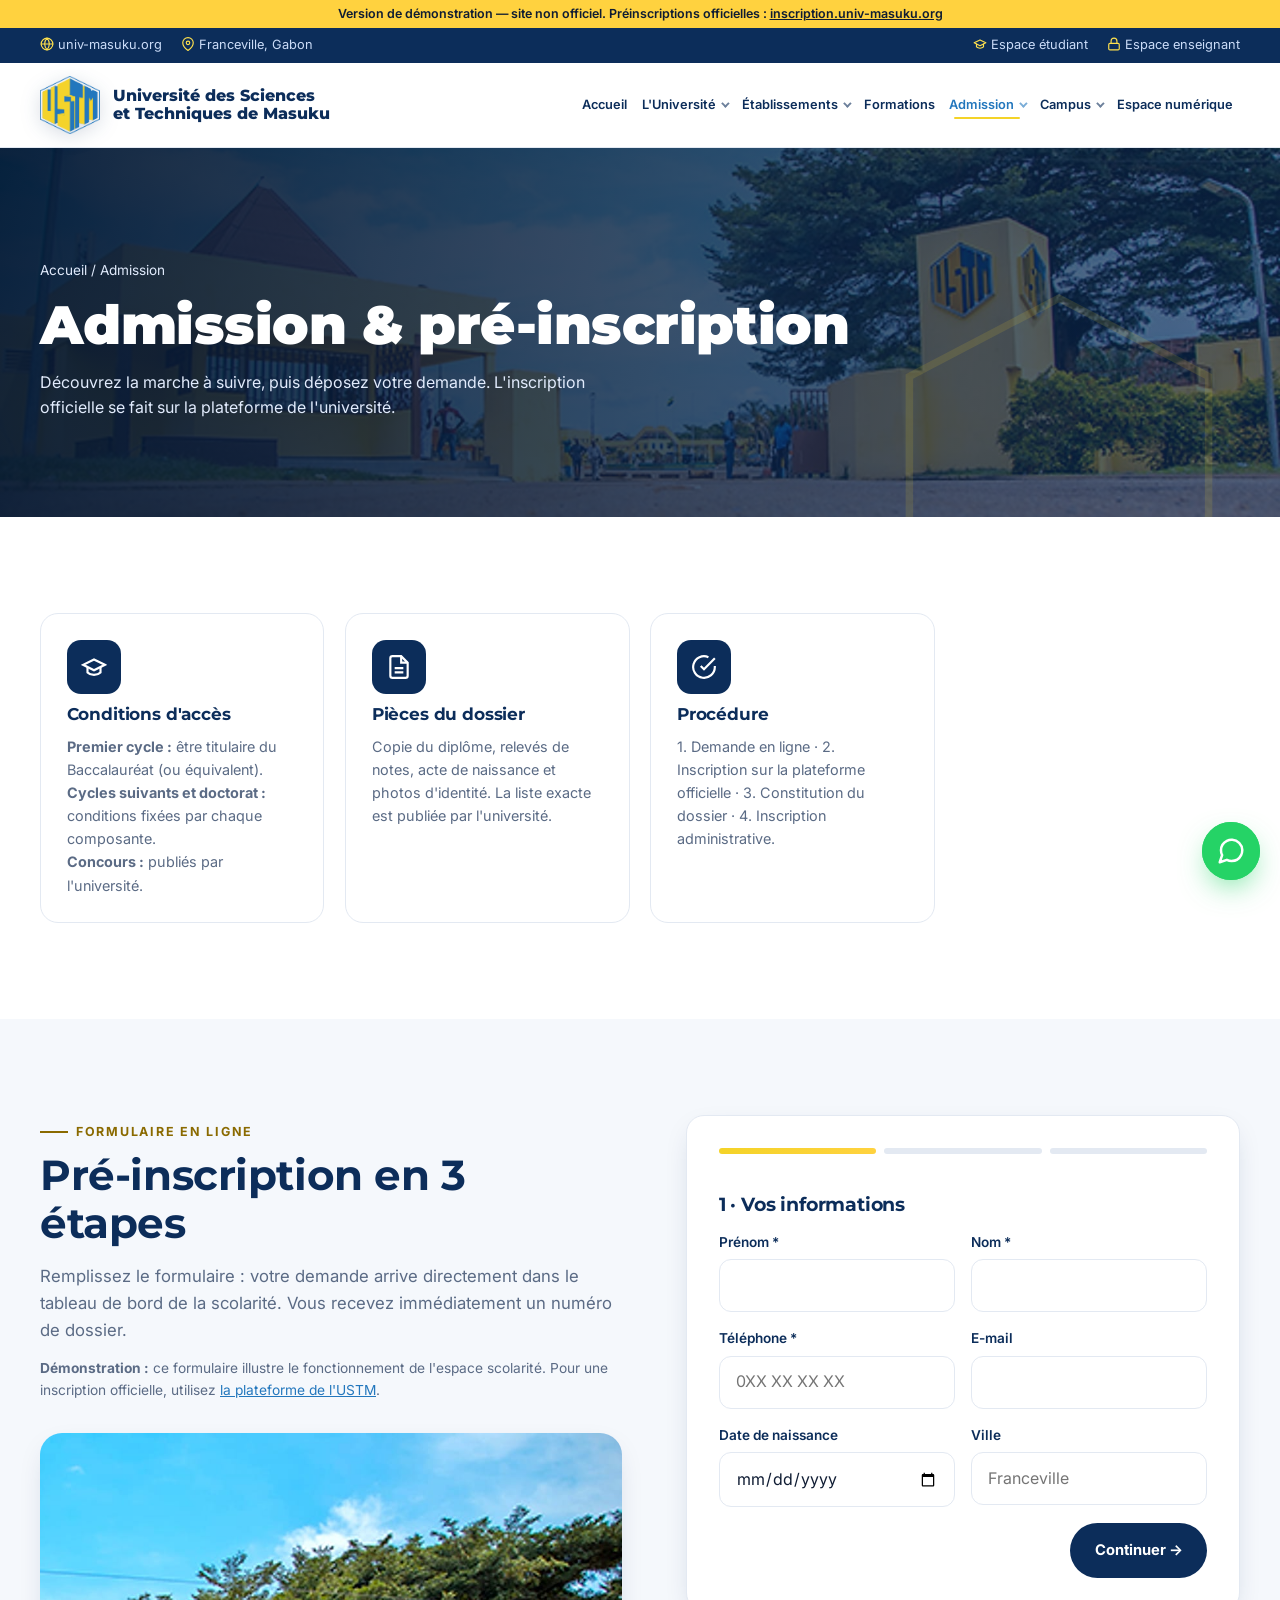
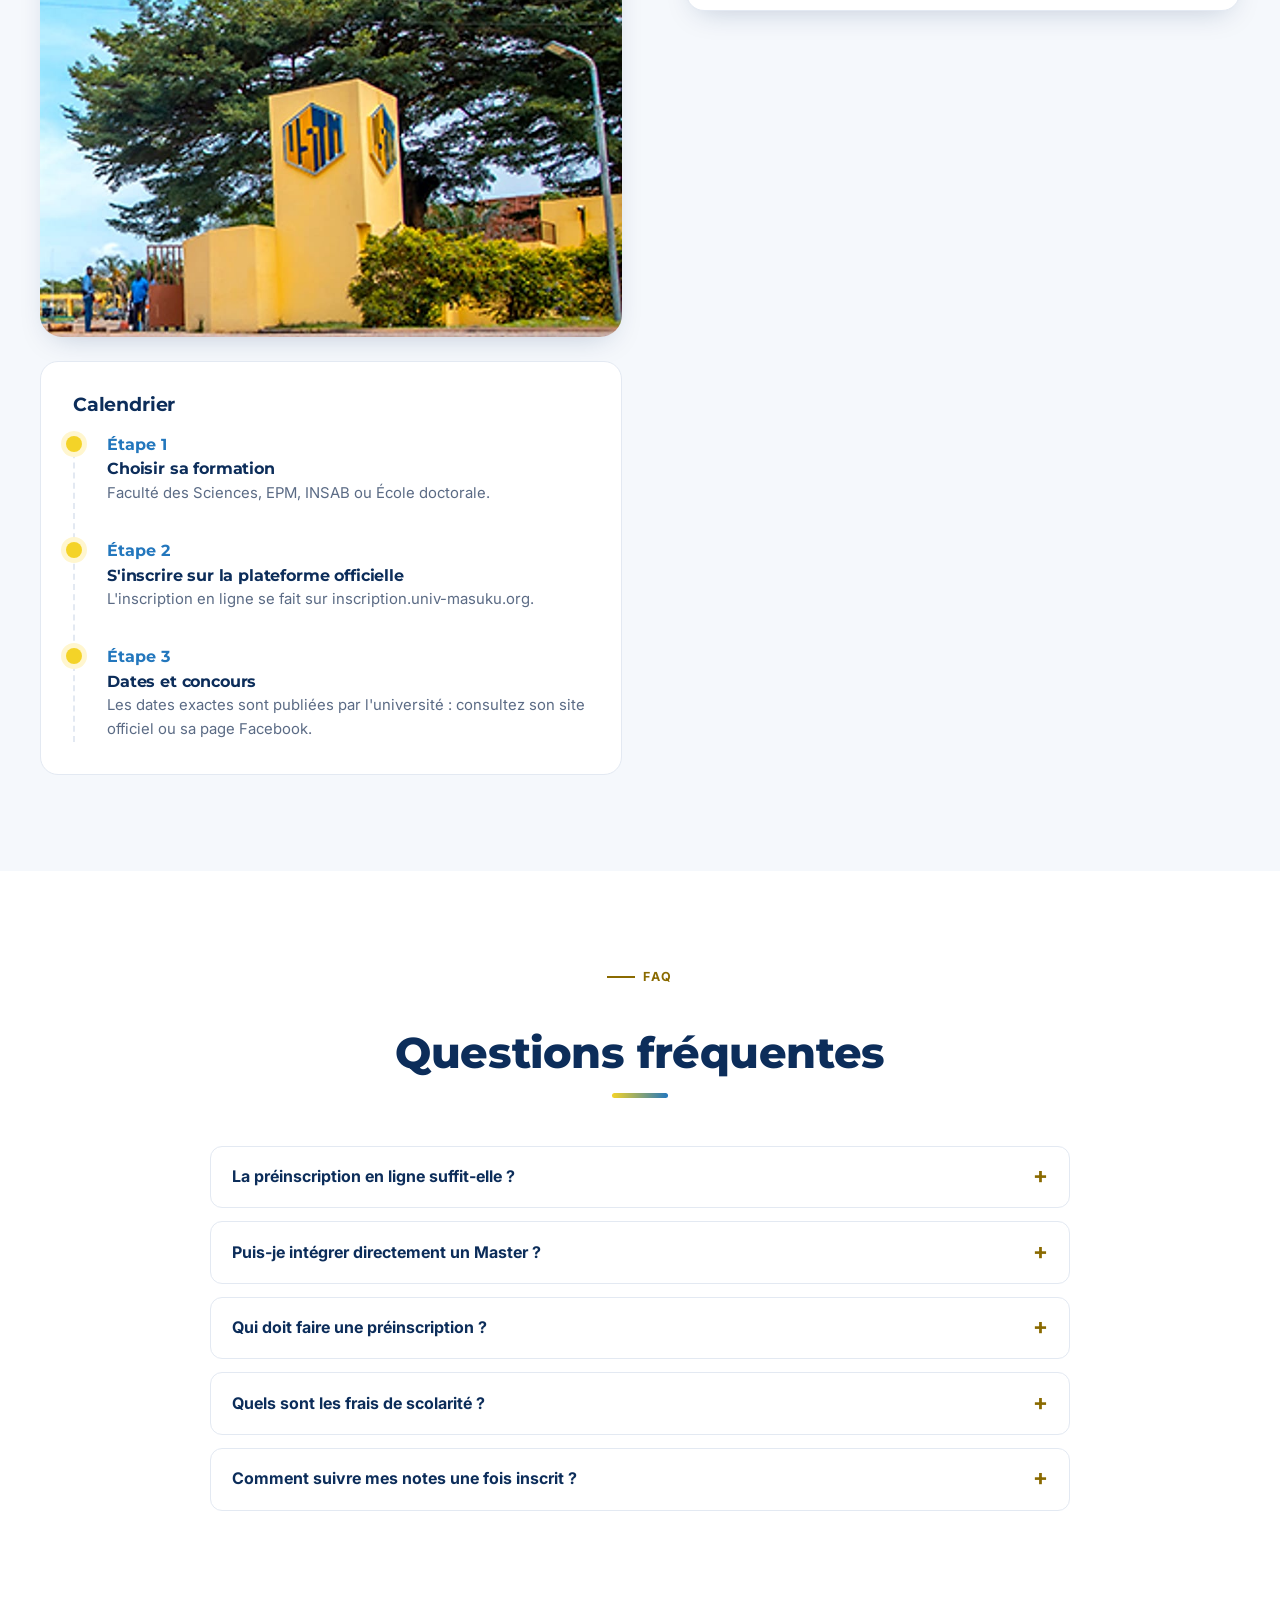
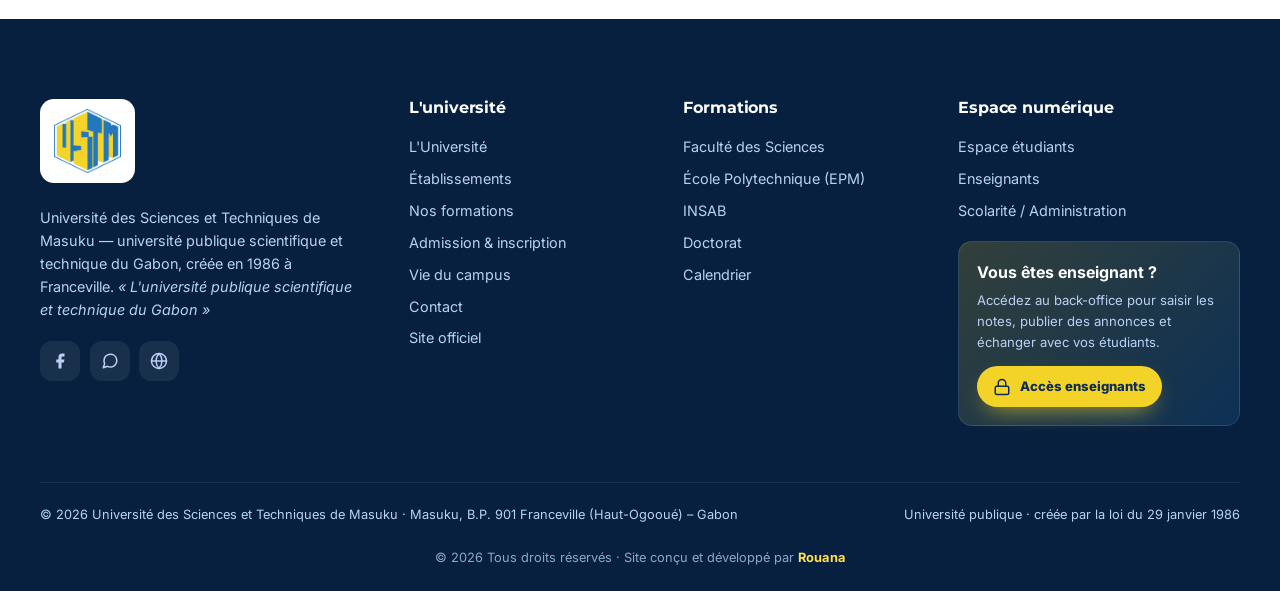
==== commit 53af5e57: "Vrai logo USTM, palette du logo, nouveau design, section planning Co-Authored-By: Claude <noreply@an" ====
--- a/admission.html
+++ b/admission.html
@@ -7,7 +7,7 @@
 <meta name="theme-color" content="#0b2f6b">
 <title>Admission – USTM · Université des Sciences et Techniques de Masuku</title>
 <meta name="description" content="Admission à l'USTM : conditions, marche à suivre, formulaire de pré-inscription et lien vers la plateforme officielle d'inscription.">
-<link rel="icon" href="assets/img/logo-ustm.svg" type="image/svg+xml">
+<link rel="icon" href="assets/img/favicon.png" type="image/png">
 <link rel="preconnect" href="https://fonts.googleapis.com"><link rel="preconnect" href="https://fonts.gstatic.com" crossorigin>
 <link href="https://fonts.googleapis.com/css2?family=Inter:wght@400;500;600;700&family=Montserrat:wght@600;700;800;900&display=swap" rel="stylesheet">
 <link rel="stylesheet" href="assets/css/style.css">
--- a/assets/css/style.css
+++ b/assets/css/style.css
@@ -3,11 +3,11 @@
    ========================================================= */
 :root{
   color-scheme:only light;
-  --navy:#0b2f6b; --navy-2:#1346a0; --blue:#1f5fcc; --sky:#2a9fd8; --sky-2:#e6eefc;
-  --orange:#cf8a00; --orange-2:#f2b300; --gold:#ffd23f;
+  --navy:#0c2d5a; --navy-2:#154479; --blue:#2377bd; --sky:#4aa3df; --sky-2:#e8f2fb; --ink-gold:#8a6a00;
+  --orange:#f4d328; --orange-2:#ffe14d; --gold:#ffd23f;
   --ink:#0f1c33; --muted:#5b6b85; --line:#e3e9f2; --bg:#f5f8fc; --card:#fff;
   --ok:#16a34a; --warn:#d97706; --bad:#dc2626;
-  --r:18px; --r-sm:12px; --shadow:0 10px 30px -12px rgba(11,47,107,.25); --shadow-lg:0 30px 60px -20px rgba(11,47,107,.35);
+  --r:18px; --r-sm:12px; --shadow:0 10px 30px -12px rgba(12,45,90,.25); --shadow-lg:0 30px 60px -20px rgba(12,45,90,.35);
   --font-h:"Montserrat",system-ui,sans-serif; --font:"Inter",system-ui,sans-serif;
   --wrap:1200px;
 }
@@ -24,7 +24,7 @@
 /* ---------- Boutons ---------- */
 .btn{display:inline-flex;align-items:center;gap:.55rem;padding:.85rem 1.4rem;border-radius:999px;font-weight:700;font-size:.92rem;border:2px solid transparent;cursor:pointer;transition:.25s;white-space:nowrap}
 .btn svg{width:18px;height:18px}
-.btn-orange{background:var(--orange);color:var(--navy);font-weight:800;box-shadow:0 10px 24px -10px rgba(207,138,0,.8)}
+.btn-orange{background:var(--orange);color:var(--navy);font-weight:800;box-shadow:0 10px 24px -10px rgba(244,211,40,.8)}
 .btn-orange:hover{background:var(--orange-2);transform:translateY(-2px)}
 .btn-ghost{border-color:rgba(255,255,255,.55);color:#fff}
 .btn-ghost:hover{background:#fff;color:var(--navy)}
@@ -41,7 +41,7 @@
 .topbar .tb-l,.topbar .tb-r{display:flex;gap:1.2rem;align-items:center;flex-wrap:wrap}
 .topbar svg{width:14px;height:14px;vertical-align:-2px;margin-right:4px;color:var(--orange-2)}
 .header{position:sticky;top:0;z-index:50;background:rgba(255,255,255,.92);backdrop-filter:blur(12px);border-bottom:1px solid var(--line);transition:.3s}
-.header.scrolled{box-shadow:0 8px 30px -18px rgba(11,47,107,.4)}
+.header.scrolled{box-shadow:0 8px 30px -18px rgba(12,45,90,.4)}
 .header .wrap{display:flex;align-items:center;justify-content:space-between;gap:1rem;height:84px;transition:height .3s}
 .header.scrolled .wrap{height:68px}
 .brand{display:flex;align-items:center;gap:.8rem}
@@ -78,9 +78,10 @@
 .hero-slides img{width:100%;height:100%;object-fit:cover;transform:scale(1.08)}
 .hero-slides figure.on img{animation:kenburns 9s ease-out forwards}
 @keyframes kenburns{from{transform:scale(1.12)}to{transform:scale(1)}}
-.hero::before{content:"";position:absolute;inset:0;z-index:-1;background:linear-gradient(100deg,rgba(5,24,60,.95) 0%,rgba(11,47,107,.78) 42%,rgba(11,47,107,.15) 100%)}
+.hero::before{content:"";position:absolute;inset:0;z-index:-1;background:linear-gradient(100deg,rgba(6,26,52,.95) 0%,rgba(12,45,90,.78) 42%,rgba(12,45,90,.15) 100%)}
 .hero .wrap{padding:6rem 0 9rem}
-.eyebrow{display:inline-flex;align-items:center;gap:.5rem;font-weight:700;font-size:.78rem;letter-spacing:.14em;text-transform:uppercase;color:var(--orange-2)}
+.eyebrow{display:inline-flex;align-items:center;gap:.5rem;font-weight:700;font-size:.78rem;letter-spacing:.14em;text-transform:uppercase;color:var(--ink-gold)}
+.hero .eyebrow,.page-hero .eyebrow,.bg-navy .eyebrow,.band .eyebrow,.auth .side .eyebrow,.espace-sec.dark .eyebrow{color:var(--orange-2)}
 .eyebrow::before{content:"";width:28px;height:2px;background:currentColor}
 .hero h1{font-size:clamp(2.3rem,5.4vw,4.3rem);font-weight:900;max-width:14ch;margin:1rem 0 1.2rem}
 .hero h1 em{font-style:normal;background:linear-gradient(90deg,var(--orange-2),var(--gold));-webkit-background-clip:text;background-clip:text;color:transparent}
@@ -98,7 +99,7 @@
 .stats .grid{display:grid;grid-template-columns:repeat(4,1fr);background:var(--navy);color:#fff;border-radius:var(--r);box-shadow:var(--shadow-lg);overflow:hidden}
 .stat{padding:1.8rem 1.4rem;display:flex;gap:1rem;align-items:center;border-right:1px solid rgba(255,255,255,.1)}
 .stat:last-child{border:0}
-.stat .ic{width:52px;height:52px;border-radius:14px;display:grid;place-items:center;background:rgba(207,138,0,.15);color:var(--orange-2);flex:none}
+.stat .ic{width:52px;height:52px;border-radius:14px;display:grid;place-items:center;background:rgba(244,211,40,.15);color:var(--orange-2);flex:none}
 .stat .ic svg{width:26px;height:26px}
 .stat b{font-family:var(--font-h);font-size:2rem;font-weight:800;display:block;line-height:1}
 .stat span{font-size:.82rem;color:#bcd0f5}
@@ -120,7 +121,7 @@
 /* Page hero (pages internes) */
 .page-hero{position:relative;color:#fff;padding:7rem 0 6rem;overflow:hidden;isolation:isolate}
 .page-hero img.bg{position:absolute;inset:0;width:100%;height:100%;object-fit:cover;z-index:-2}
-.page-hero::before{content:"";position:absolute;inset:0;z-index:-1;background:linear-gradient(100deg,rgba(5,24,60,.95),rgba(11,47,107,.65))}
+.page-hero::before{content:"";position:absolute;inset:0;z-index:-1;background:linear-gradient(100deg,rgba(6,26,52,.95),rgba(12,45,90,.65))}
 .page-hero h1{font-size:clamp(2rem,4.5vw,3.4rem);font-weight:900;margin:.8rem 0}
 .page-hero p{max-width:60ch;color:#e1ebfc}
 .crumbs{font-size:.85rem;color:#bcd0f5}
@@ -132,19 +133,19 @@
 .tab:hover{border-color:var(--blue)}
 .tab.on{background:var(--navy);border-color:var(--navy);color:#fff}
 .tab .n{display:inline-grid;place-items:center;min-width:22px;height:22px;border-radius:99px;background:var(--sky-2);color:var(--blue);font-size:.72rem;margin-left:.35rem;padding:0 6px}
-.tab.on .n{background:var(--orange);color:#fff}
+.tab.on .n{background:var(--orange);color:var(--navy)}
 .cards{display:grid;grid-template-columns:repeat(auto-fill,minmax(260px,1fr));gap:1.3rem}
 .fcard{background:#fff;border:1px solid var(--line);border-radius:var(--r);padding:1.6rem;position:relative;transition:.3s;display:flex;flex-direction:column;gap:.7rem;overflow:hidden}
 .fcard::after{content:"";position:absolute;left:0;top:0;height:4px;width:0;background:linear-gradient(90deg,var(--orange),var(--gold));transition:.4s}
 .fcard:hover{transform:translateY(-6px);box-shadow:var(--shadow);border-color:transparent}
 .fcard:hover::after{width:100%}
 .fcard .ic{width:54px;height:54px;border-radius:14px;background:var(--navy);color:#fff;display:grid;place-items:center;transition:.3s}
-.fcard:hover .ic{background:var(--orange);transform:rotate(-6deg)}
+.fcard:hover .ic{background:var(--orange);color:var(--navy);transform:rotate(-6deg)}
 .fcard .ic svg{width:26px;height:26px}
 .fcard h3{font-size:1.05rem;color:var(--navy)}
 .fcard p{font-size:.9rem;color:var(--muted);flex:1}
 .fcard .tag{position:absolute;top:1.3rem;right:1.3rem;font-size:.7rem;font-weight:800;letter-spacing:.06em;text-transform:uppercase;padding:.25rem .6rem;border-radius:99px;background:var(--sky-2);color:var(--blue)}
-.fcard .tag.m{background:#fff1e4;color:var(--orange)}
+.fcard .tag.m{background:#fff6cf;color:var(--ink-gold)}
 .fcard .tag.c{background:#fdf4dc;color:#a36d05}
 .fcard .tag.s{background:#e2f3fb;color:#1a6e98}
 .fcard .more{font-weight:700;color:var(--blue);font-size:.88rem;display:inline-flex;gap:.3rem;align-items:center;cursor:pointer;background:none;border:0;padding:0}
@@ -156,7 +157,7 @@
 .mosaic{display:grid;grid-template-columns:1fr 1fr;grid-template-rows:220px 220px;gap:1rem;position:relative}
 .mosaic img{width:100%;height:100%;object-fit:cover;border-radius:var(--r);box-shadow:var(--shadow)}
 .mosaic img:first-child{grid-row:span 2}
-.mosaic .badge{position:absolute;left:-18px;bottom:28px;background:var(--orange);color:#fff;border-radius:var(--r);padding:1rem 1.3rem;box-shadow:var(--shadow-lg);font-family:var(--font-h)}
+.mosaic .badge{position:absolute;left:-18px;bottom:28px;background:var(--orange);color:var(--navy);border-radius:var(--r);padding:1rem 1.3rem;box-shadow:var(--shadow-lg);font-family:var(--font-h)}
 .mosaic .badge b{font-size:2rem;display:block;line-height:1}
 .mosaic .badge span{font-size:.8rem}
 @media (max-width:560px){.mosaic{grid-template-rows:170px 170px}.mosaic .badge{left:8px}}
@@ -181,7 +182,7 @@
 .gallery figure{break-inside:avoid;margin-bottom:1rem;position:relative;border-radius:var(--r);overflow:hidden;cursor:zoom-in;box-shadow:var(--shadow)}
 .gallery img{width:100%;transition:transform .6s}
 .gallery figure:hover img{transform:scale(1.06)}
-.gallery figcaption{position:absolute;inset:auto 0 0 0;padding:2.5rem 1rem .9rem;color:#fff;font-weight:600;font-size:.9rem;background:linear-gradient(transparent,rgba(5,24,60,.9));transform:translateY(40%);opacity:0;transition:.35s}
+.gallery figcaption{position:absolute;inset:auto 0 0 0;padding:2.5rem 1rem .9rem;color:#fff;font-weight:600;font-size:.9rem;background:linear-gradient(transparent,rgba(6,26,52,.9));transform:translateY(40%);opacity:0;transition:.35s}
 .gallery figure:hover figcaption{transform:none;opacity:1}
 .gallery figcaption small{display:block;color:var(--orange-2);font-size:.72rem;text-transform:uppercase;letter-spacing:.1em}
 .gallery figure.hide{display:none}
@@ -202,7 +203,7 @@
 .ncard .ph{aspect-ratio:16/10;overflow:hidden;position:relative}
 .ncard .ph img{width:100%;height:100%;object-fit:cover;transition:.6s}
 .ncard:hover .ph img{transform:scale(1.07)}
-.ncard .cat{position:absolute;top:1rem;left:1rem;background:var(--orange);color:#fff;font-size:.7rem;font-weight:800;padding:.3rem .7rem;border-radius:99px;text-transform:uppercase;letter-spacing:.06em}
+.ncard .cat{position:absolute;top:1rem;left:1rem;background:var(--orange);color:var(--navy);font-size:.7rem;font-weight:800;padding:.3rem .7rem;border-radius:99px;text-transform:uppercase;letter-spacing:.06em}
 .ncard .bd{padding:1.4rem;display:flex;flex-direction:column;gap:.6rem;flex:1}
 .ncard h3{font-size:1.08rem;color:var(--navy)}
 .ncard p{font-size:.9rem;color:var(--muted)}
@@ -228,7 +229,7 @@
 
 /* ---------- CTA band ---------- */
 .band{background:linear-gradient(110deg,var(--navy) 0%,var(--navy-2) 55%,var(--blue) 100%);border-radius:24px;padding:3rem;color:#fff;display:flex;justify-content:space-between;align-items:center;gap:2rem;position:relative;overflow:hidden;flex-wrap:wrap}
-.band::after{content:"";position:absolute;right:-80px;top:-80px;width:280px;height:280px;border-radius:50%;border:40px solid rgba(207,138,0,.18)}
+.band::after{content:"";position:absolute;right:-80px;top:-80px;width:280px;height:280px;border-radius:50%;border:40px solid rgba(244,211,40,.18)}
 .band h2{font-size:clamp(1.5rem,3vw,2.2rem);max-width:24ch}
 .band p{color:#cbdcf8;margin-top:.5rem}
 .band > *{position:relative;z-index:1}
@@ -239,7 +240,7 @@
 @media (max-width:620px){.form .row{grid-template-columns:1fr}}
 .field label{display:block;font-weight:600;font-size:.85rem;margin-bottom:.35rem;color:var(--navy)}
 .field input,.field select,.field textarea{width:100%;padding:.8rem 1rem;border:1.5px solid var(--line);border-radius:var(--r-sm);background:#fff;transition:.2s;outline:none}
-.field input:focus,.field select:focus,.field textarea:focus{border-color:var(--blue);box-shadow:0 0 0 4px rgba(31,95,204,.12)}
+.field input:focus,.field select:focus,.field textarea:focus{border-color:var(--blue);box-shadow:0 0 0 4px rgba(35,119,189,.12)}
 .field textarea{min-height:130px;resize:vertical}
 .panel{background:#fff;border:1px solid var(--line);border-radius:var(--r);padding:2rem;box-shadow:var(--shadow)}
 .steps{display:flex;gap:.5rem;margin-bottom:1.5rem}
@@ -262,20 +263,20 @@
 /* ---------- FAQ ---------- */
 .faq details{background:#fff;border:1px solid var(--line);border-radius:var(--r-sm);margin-bottom:.8rem;overflow:hidden}
 .faq summary{padding:1.1rem 1.3rem;font-weight:700;color:var(--navy);cursor:pointer;list-style:none;display:flex;justify-content:space-between;gap:1rem}
-.faq summary::after{content:"+";font-size:1.4rem;color:var(--orange);transition:.3s;line-height:1}
+.faq summary::after{content:"+";font-size:1.4rem;color:var(--ink-gold);transition:.3s;line-height:1}
 .faq details[open] summary::after{transform:rotate(45deg)}
 .faq details p{padding:0 1.3rem 1.2rem;color:var(--muted)}
 
 /* ---------- Timeline ---------- */
 .timeline{position:relative;padding-left:2rem;border-left:2px dashed var(--line);display:grid;gap:2rem}
 .tl{position:relative}
-.tl::before{content:"";position:absolute;left:calc(-2rem - 9px);top:4px;width:16px;height:16px;border-radius:50%;background:var(--orange);box-shadow:0 0 0 5px #fff1e4}
+.tl::before{content:"";position:absolute;left:calc(-2rem - 9px);top:4px;width:16px;height:16px;border-radius:50%;background:var(--orange);box-shadow:0 0 0 5px #fff6cf}
 .tl b{font-family:var(--font-h);color:var(--blue)}
 .tl h4{color:var(--navy);margin:.2rem 0}
 .tl p{color:var(--muted);font-size:.93rem}
 
 /* ---------- Footer ---------- */
-.footer{background:#071d4a;color:#bcd0f5;padding:5rem 0 0;position:relative}
+.footer{background:#08203f;color:#bcd0f5;padding:5rem 0 0;position:relative}
 .footer .grid{display:grid;grid-template-columns:1.4fr 1fr 1fr 1.2fr;gap:2.5rem}
 @media (max-width:900px){.footer .grid{grid-template-columns:1fr 1fr}}
 @media (max-width:560px){.footer .grid{grid-template-columns:1fr}}
@@ -287,9 +288,9 @@
 .footer p{font-size:.9rem}
 .socials{display:flex;gap:.6rem;margin-top:1.2rem}
 .socials a{width:40px;height:40px;border-radius:12px;display:grid;place-items:center;background:rgba(255,255,255,.07);transition:.25s}
-.socials a:hover{background:var(--orange);color:#fff}
+.socials a:hover{background:var(--orange);color:var(--navy)}
 .socials svg{width:18px;height:18px}
-.staff-box{margin-top:1.2rem;padding:1.1rem;border-radius:14px;background:linear-gradient(135deg,rgba(207,138,0,.18),rgba(31,95,204,.18));border:1px solid rgba(255,255,255,.1)}
+.staff-box{margin-top:1.2rem;padding:1.1rem;border-radius:14px;background:linear-gradient(135deg,rgba(244,211,40,.18),rgba(35,119,189,.18));border:1px solid rgba(255,255,255,.1)}
 .staff-box b{color:#fff;display:block;margin-bottom:.3rem}
 .staff-box p{font-size:.82rem;margin-bottom:.8rem}
 .foot-credit{text-align:center;font-size:.8rem;padding:0 0 1.4rem;color:#8fa6cc}
@@ -330,7 +331,7 @@
 @media (max-width:900px){.auth{grid-template-columns:1fr}.auth .side{display:none}}
 .auth .side{position:relative;color:#fff;padding:4rem;display:flex;flex-direction:column;justify-content:end;overflow:hidden;isolation:isolate}
 .auth .side img{position:absolute;inset:0;width:100%;height:100%;object-fit:cover;z-index:-2}
-.auth .side::before{content:"";position:absolute;inset:0;z-index:-1;background:linear-gradient(180deg,rgba(11,47,107,.2),rgba(5,24,60,.95))}
+.auth .side::before{content:"";position:absolute;inset:0;z-index:-1;background:linear-gradient(180deg,rgba(12,45,90,.2),rgba(6,26,52,.95))}
 .auth .side h2{font-size:2.2rem;max-width:18ch}
 .auth .side p{color:#cbdcf8;margin-top:.8rem;max-width:44ch}
 .auth .main{display:grid;place-items:center;padding:3rem 1rem;background:#fff}
@@ -338,7 +339,7 @@
 .auth h1{color:var(--navy);font-size:1.9rem;margin-bottom:.4rem}
 .role-sw{display:grid;grid-template-columns:repeat(3,1fr);background:var(--bg);border-radius:14px;padding:5px;margin:1.6rem 0}
 .role-sw button{border:0;background:none;padding:.7rem;border-radius:10px;font-weight:700;cursor:pointer;color:var(--muted);font-size:.86rem}
-.role-sw button.on{background:#fff;color:var(--navy);box-shadow:0 4px 12px -6px rgba(11,47,107,.3)}
+.role-sw button.on{background:#fff;color:var(--navy);box-shadow:0 4px 12px -6px rgba(12,45,90,.3)}
 .demo{margin-top:1.4rem;padding:1rem;border-radius:12px;background:#fff8ef;border:1px dashed #f5c089;font-size:.84rem;color:#7a4a12}
 .demo code{background:#fff;padding:.1rem .4rem;border-radius:6px;font-size:.82rem;cursor:pointer}
 
@@ -353,9 +354,9 @@
 .sidebar a,.sidebar button.lnk{display:flex;align-items:center;gap:.8rem;padding:.75rem .9rem;border-radius:12px;font-weight:600;font-size:.9rem;transition:.2s;background:none;border:0;cursor:pointer;color:inherit;text-align:left;width:100%}
 .sidebar a svg,.sidebar button.lnk svg{width:20px;height:20px;flex:none}
 .sidebar a:hover,.sidebar button.lnk:hover{background:rgba(255,255,255,.07);color:#fff}
-.sidebar a.on{background:var(--orange);color:#fff;box-shadow:0 10px 20px -10px rgba(207,138,0,.9)}
-.sidebar .pill{margin-left:auto;background:var(--orange);color:#fff;border-radius:99px;font-size:.7rem;padding:.1rem .5rem}
-.sidebar a.on .pill{background:#fff;color:var(--orange)}
+.sidebar a.on{background:var(--orange);color:var(--navy);box-shadow:0 10px 20px -10px rgba(244,211,40,.9)}
+.sidebar .pill{margin-left:auto;background:var(--orange);color:var(--navy);border-radius:99px;font-size:.7rem;padding:.1rem .5rem}
+.sidebar a.on .pill{background:var(--navy);color:var(--orange)}
 .sidebar .sb-foot{margin-top:auto;border-top:1px solid rgba(255,255,255,.08);padding-top:.8rem}
 .app-main{padding:1.6rem 2rem 3rem;min-width:0}
 @media (max-width:600px){.app-main{padding:1rem}}
@@ -370,8 +371,8 @@
 .tbtn{display:inline-flex;align-items:center;gap:.4rem;height:46px;padding:0 1rem;border-radius:99px;border:1px solid var(--line);background:#fff;color:var(--navy);font-weight:700;font-size:.86rem;cursor:pointer;transition:.2s}
 .tbtn svg{width:18px;height:18px}
 .tbtn:hover{border-color:var(--blue);color:var(--blue)}
-.tbtn.out{background:var(--orange);border-color:var(--orange);color:#fff;box-shadow:0 8px 18px -10px rgba(207,138,0,.9)}
-.tbtn.out:hover{background:var(--orange-2);color:#fff}
+.tbtn.out{background:var(--orange);border-color:var(--orange);color:var(--navy);box-shadow:0 8px 18px -10px rgba(244,211,40,.9)}
+.tbtn.out:hover{background:var(--orange-2);color:var(--navy)}
 @media (max-width:900px){
   .app-main{padding-top:0}
   .app-top{position:sticky;top:0;z-index:60;background:rgba(245,248,252,.94);backdrop-filter:blur(10px);margin:0 -2rem 1rem;padding:.7rem 2rem;border-bottom:1px solid var(--line);flex-wrap:nowrap}
@@ -392,7 +393,7 @@
 .kpi .ic svg{width:24px;height:24px}
 .kpi b{font-family:var(--font-h);font-size:1.6rem;color:var(--navy);display:block;line-height:1.1}
 .kpi span{font-size:.8rem;color:var(--muted)}
-.ic-b{background:var(--sky-2);color:var(--blue)}.ic-o{background:#fff1e4;color:var(--orange)}.ic-g{background:#e9f0fd;color:var(--ok)}.ic-y{background:#fdf4dc;color:#a36d05}
+.ic-b{background:var(--sky-2);color:var(--blue)}.ic-o{background:#fff6cf;color:var(--ink-gold)}.ic-g{background:#e9f0fd;color:var(--ok)}.ic-y{background:#fdf4dc;color:#a36d05}
 .card{background:#fff;border:1px solid var(--line);border-radius:16px;padding:1.4rem;margin-bottom:1.2rem}
 .card h2{font-size:1.1rem;color:var(--navy);margin-bottom:1rem;display:flex;justify-content:space-between;align-items:center;gap:1rem;flex-wrap:wrap}
 .cols{display:grid;grid-template-columns:1.6fr 1fr;gap:1.2rem}
@@ -458,7 +459,7 @@
 .tt .h{background:none;font-weight:800;color:var(--navy);text-align:center;min-height:auto}
 .tt .t{background:none;color:var(--muted);font-weight:700}
 .tt .c{background:var(--sky-2);color:var(--navy);font-weight:600;border-left:3px solid var(--blue)}
-.tt .c.o{background:#fff1e4;border-left-color:var(--orange)}
+.tt .c.o{background:#fff6cf;border-left-color:var(--orange)}
 .tt .c small{display:block;color:var(--muted);font-weight:500}
 .view{display:none;animation:fade .35s}
 .view.on{display:block}
@@ -475,7 +476,7 @@
 .quick .ql svg{width:15px;height:15px}
 .qbtn{display:inline-flex;align-items:center;gap:.45rem;padding:.55rem .95rem;border-radius:12px;background:#fff;color:var(--navy);font-weight:700;font-size:.86rem;transition:.25s}
 .qbtn svg{width:17px;height:17px;color:var(--orange)}
-.qbtn:hover{background:var(--orange);color:#fff;transform:translateY(-2px)}
+.qbtn:hover{background:var(--orange);color:var(--navy);transform:translateY(-2px)}
 .qbtn:hover svg{color:#fff}
 .espace-sec{padding-top:5rem}
 .access{display:grid;grid-template-columns:repeat(3,1fr);gap:1.2rem}
@@ -638,8 +639,8 @@
 .pl-head > div:first-child{border-left:0}
 .pl-head b{font-size:.82rem;color:var(--navy)}
 .pl-head small{font-size:.72rem;color:var(--muted)}
-.pl-head .today b{color:var(--orange)}
-.pl-head .today{background:#fff4ea}
+.pl-head .today b{color:var(--ink-gold)}
+.pl-head .today{background:#fff9dc}
 .pl-chip{border:0;text-align:left;font-size:.7rem;font-weight:700;padding:.2rem .45rem;border-radius:6px;background:color-mix(in srgb,var(--pc) 14%,#fff);color:var(--pc);cursor:pointer;white-space:nowrap;overflow:hidden;text-overflow:ellipsis}
 .pl-body{position:relative;background:repeating-linear-gradient(#fff 0 53px,var(--line) 53px 54px)}
 .pl-hours{position:relative}
@@ -704,7 +705,7 @@
 .subnav a:hover{background:var(--navy);color:#fff}
 .facts{display:grid;grid-template-columns:repeat(auto-fit,minmax(150px,1fr));gap:1rem;margin:1.5rem 0}
 .facts div{background:#fff;border:1px solid var(--line);border-radius:var(--r);padding:1rem;text-align:center}
-.facts b{display:block;font-family:Montserrat,sans-serif;font-size:1.8rem;color:var(--orange)}
+.facts b{display:block;font-family:Montserrat,sans-serif;font-size:1.8rem;color:var(--blue)}
 .facts span{font-size:.82rem;color:var(--muted)}
 .quote{border-left:4px solid var(--orange);background:#fff;border-radius:0 var(--r) var(--r) 0;padding:1.3rem 1.5rem;box-shadow:var(--shadow);font-size:1.05rem;color:var(--navy)}
 .quote small{display:block;margin-top:.7rem;color:var(--muted)}
@@ -714,3 +715,34 @@
 .otbl td:first-child{font-weight:600;color:var(--navy)}
 .ext{display:inline-flex;align-items:center;gap:.4rem;font-weight:600;color:var(--blue);margin-top:.5rem}
 section[id]{scroll-margin-top:130px}
+
+/* ===== Design USTM : hexagones, planning, finitions ===== */
+.hero::after{content:"";position:absolute;right:-6%;top:50%;width:min(46vw,640px);aspect-ratio:1;transform:translateY(-50%) rotate(8deg);z-index:-1;opacity:.14;background:url("data:image/svg+xml,%3Csvg xmlns='http://www.w3.org/2000/svg' viewBox='0 0 100 100'%3E%3Cpath d='M50 3L94 26v48L50 97 6 74V26z' fill='none' stroke='%23f4d328' stroke-width='2.2'/%3E%3Cpath d='M50 16L82 33v34L50 84 18 67V33z' fill='none' stroke='%23fff' stroke-width='1'/%3E%3C/svg%3E") center/contain no-repeat;pointer-events:none}
+.stats .grid{background:linear-gradient(120deg,var(--navy) 0%,var(--navy-2) 60%,var(--blue) 100%)}
+.stat .ic{background:rgba(244,211,40,.18)}
+.espace-sec{background:radial-gradient(900px 400px at 85% 0,rgba(35,119,189,.10),transparent 60%),radial-gradient(700px 360px at 0 100%,rgba(244,211,40,.14),transparent 60%),var(--bg)}
+.sec-head h2{position:relative}
+.sec-head h2::after{content:"";display:block;width:56px;height:5px;border-radius:5px;margin-top:.9rem;background:linear-gradient(90deg,var(--orange),var(--blue))}
+.center .sec-head h2::after{margin-left:auto;margin-right:auto}
+.fcard,.acard,.ncard{transition:transform .35s,box-shadow .35s}
+.fcard:hover,.acard:hover,.ncard:hover{transform:translateY(-6px);box-shadow:0 26px 50px -22px rgba(12,45,90,.45)}
+.brand img{filter:drop-shadow(0 4px 10px rgba(12,45,90,.18))}
+.page-hero::after{content:"";position:absolute;right:4%;bottom:-30%;width:340px;aspect-ratio:1;opacity:.13;background:url("data:image/svg+xml,%3Csvg xmlns='http://www.w3.org/2000/svg' viewBox='0 0 100 100'%3E%3Cpath d='M50 3L94 26v48L50 97 6 74V26z' fill='none' stroke='%23f4d328' stroke-width='2.2'/%3E%3C/svg%3E") center/contain no-repeat;pointer-events:none}
+.page-hero{overflow:hidden}
+/* Planning : aperçu sur l'accueil */
+.plshow{background:linear-gradient(180deg,#fff,var(--sky-2))}
+.plshow h2{font-size:clamp(1.7rem,3.2vw,2.5rem);color:var(--navy);margin:.6rem 0 1rem;font-weight:800}
+.plmock{background:#fff;border-radius:22px;padding:1.2rem;box-shadow:0 40px 70px -30px rgba(12,45,90,.45);border:1px solid var(--line);transform:rotate(1.2deg)}
+.pm-head{display:flex;justify-content:space-between;align-items:center;margin-bottom:.9rem;color:var(--navy)}
+.pm-head span{background:var(--sky-2);color:var(--blue);font-weight:700;font-size:.78rem;padding:.25rem .7rem;border-radius:99px}
+.pm-grid{display:grid;grid-template-columns:repeat(5,1fr);gap:.4rem}
+.pm-grid i{font-style:normal;text-align:center;font-weight:800;font-size:.74rem;color:var(--muted);text-transform:uppercase;letter-spacing:.08em}
+.pm-grid .c{border-radius:10px;padding:.55rem .5rem;font-size:.74rem;font-weight:700;line-height:1.25;min-height:62px;color:var(--navy)}
+.pm-grid .c small{font-weight:500;color:inherit;opacity:.8;font-size:.66rem}
+.pm-grid .a{background:#dcebfa;border-left:4px solid var(--blue)}
+.pm-grid .b{background:#e8f6e9;border-left:4px solid #2fa65a}
+.pm-grid .c.c{background:#fff4b8;border-left:4px solid #d9b400}
+.pm-grid .x{background:var(--navy);color:#fff;border-left:4px solid var(--orange)}
+.pm-grid .e{background:repeating-linear-gradient(45deg,#f5f8fc,#f5f8fc 6px,#eef3f9 6px,#eef3f9 12px)}
+.pm-ok{margin-top:.9rem;background:#e7f7ec;color:#13783a;font-weight:700;font-size:.82rem;border-radius:10px;padding:.55rem .8rem;text-align:center}
+@media(max-width:700px){.plmock{transform:none}.pm-grid .c{padding:.4rem .3rem;font-size:.62rem;min-height:54px}.pm-grid .c small{font-size:.55rem}}
